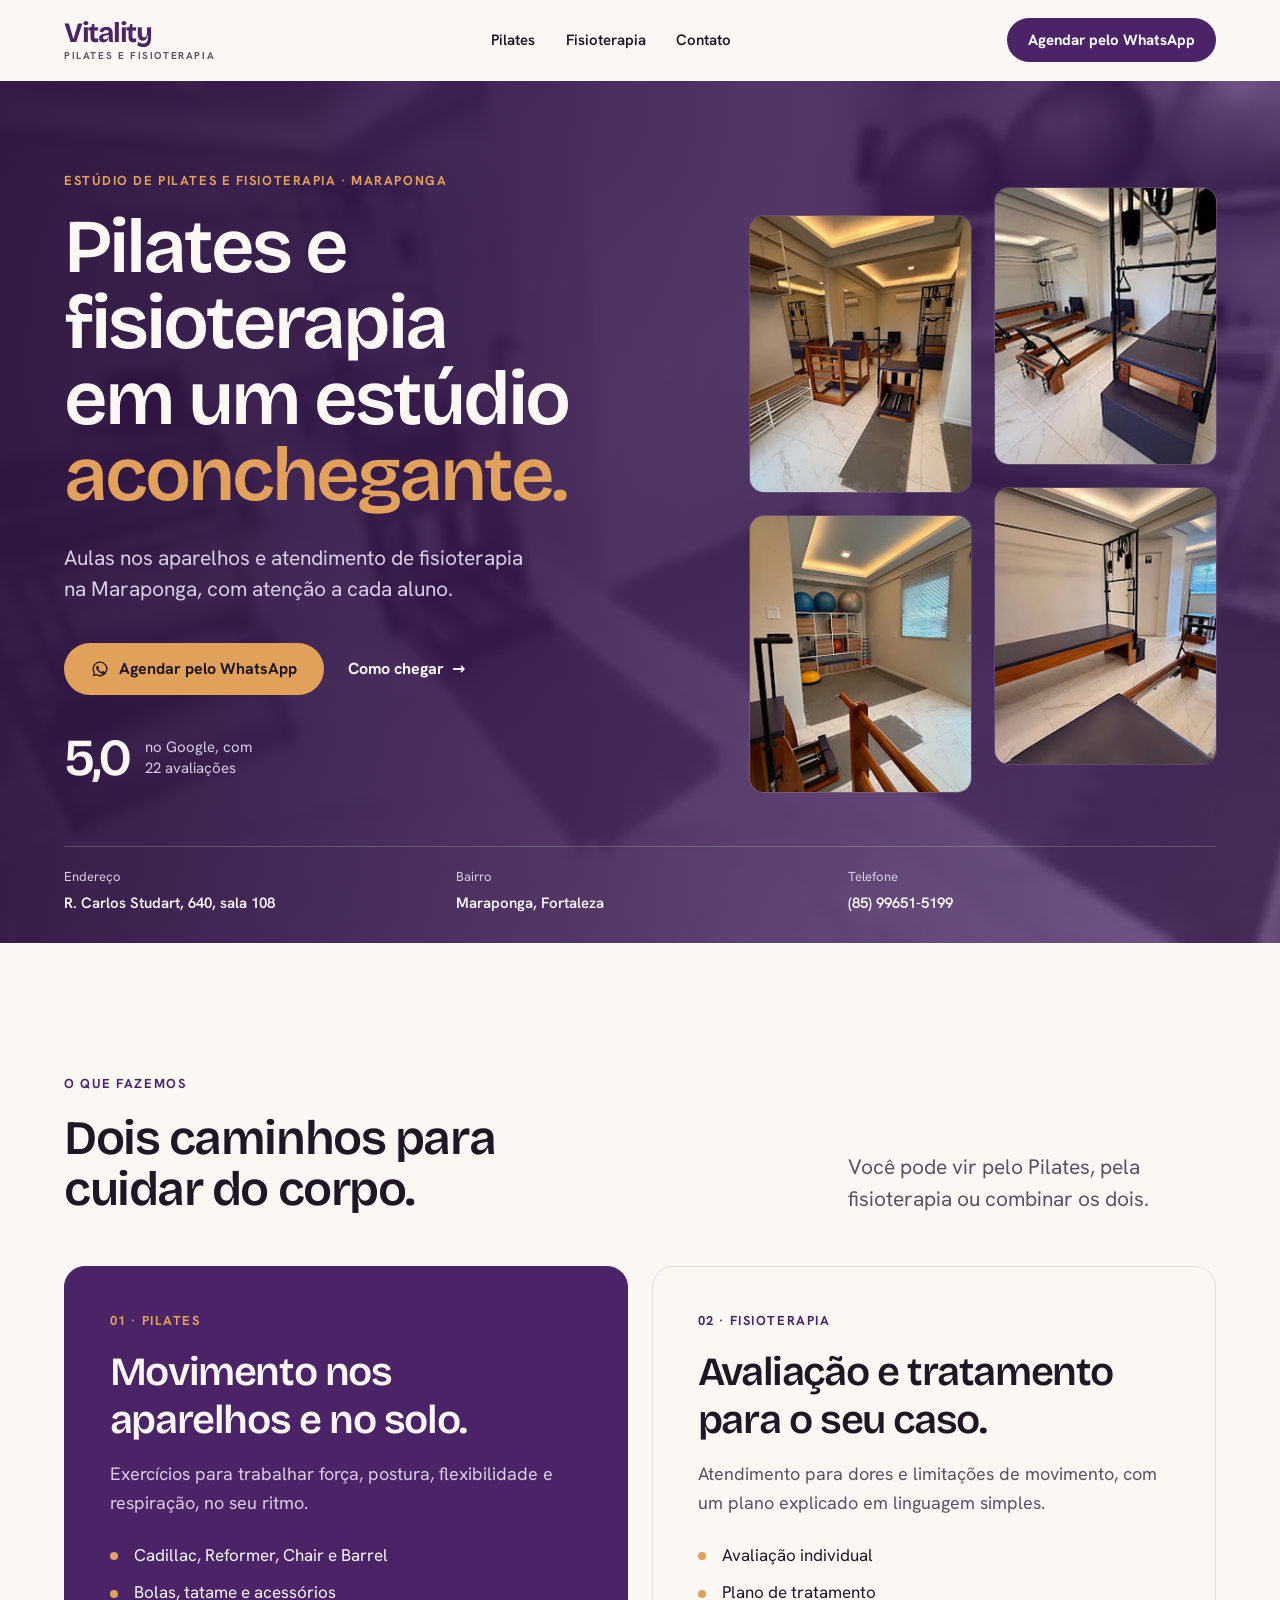
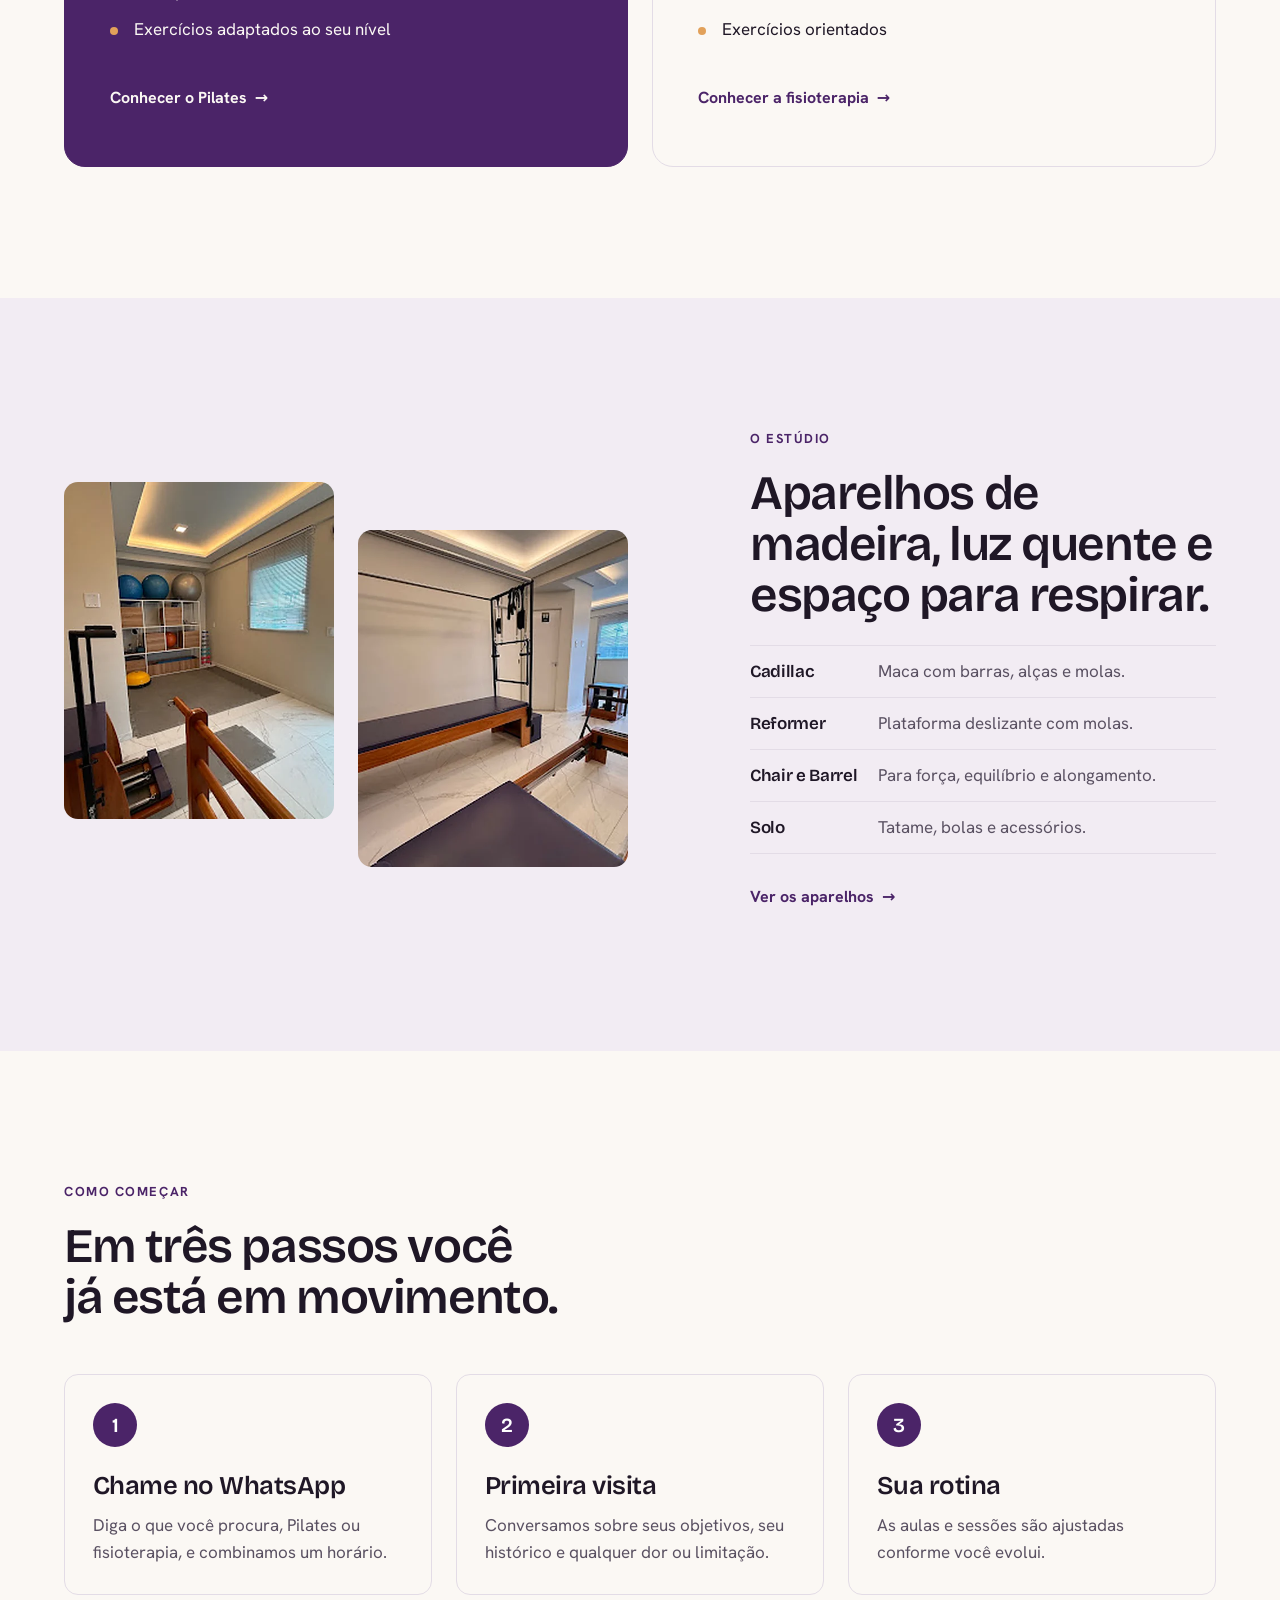
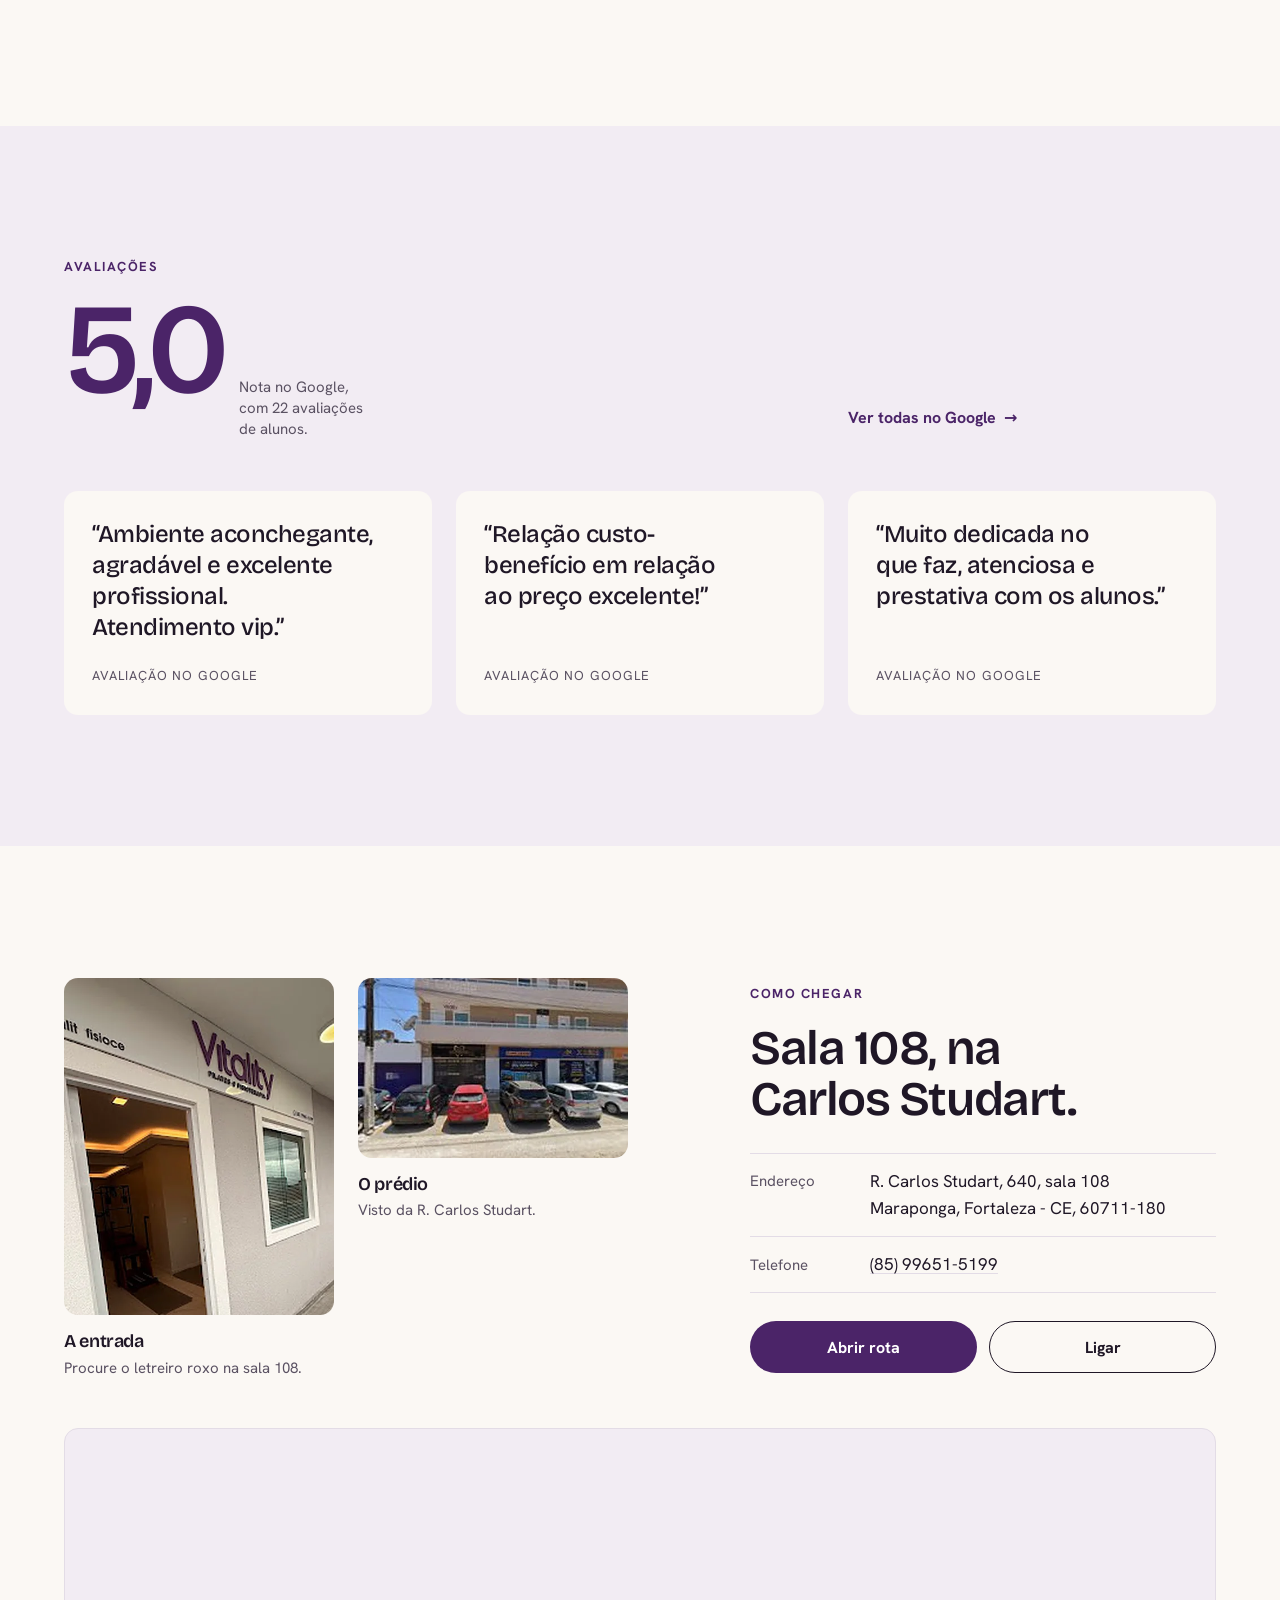
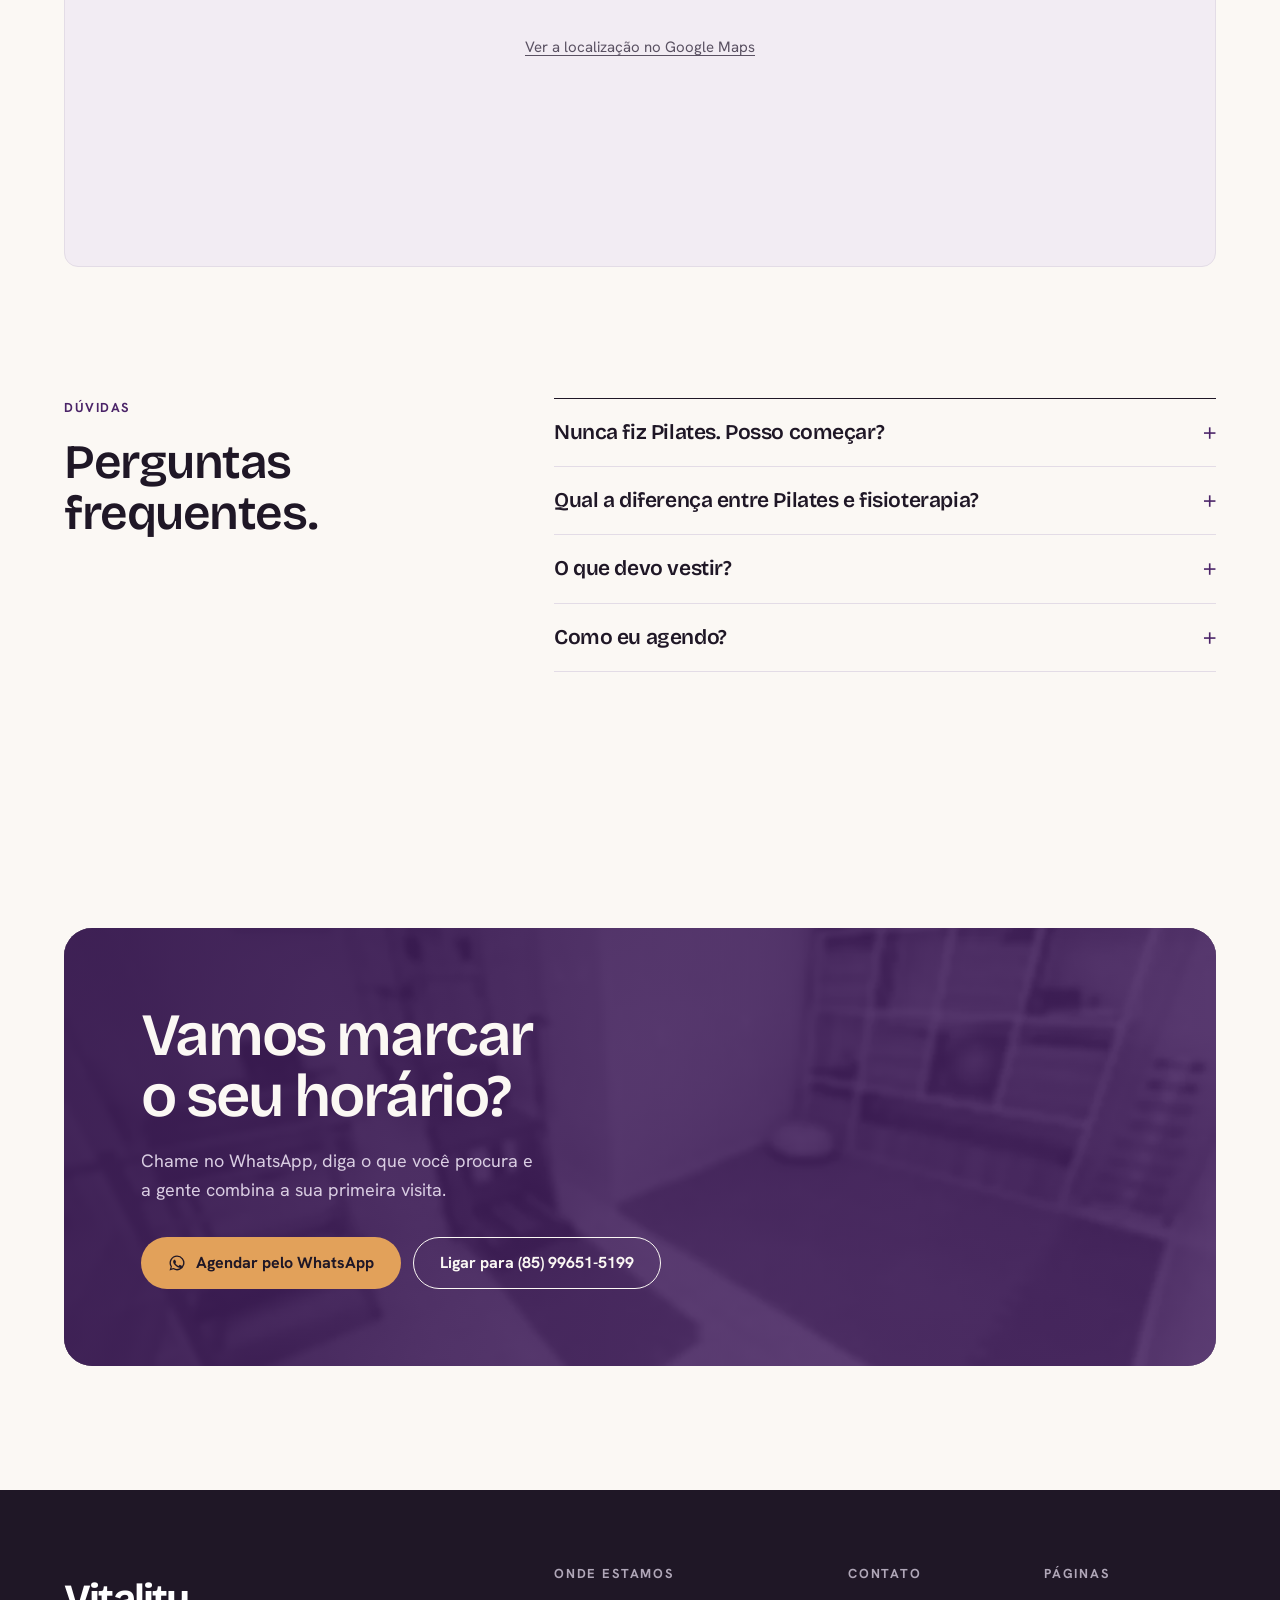
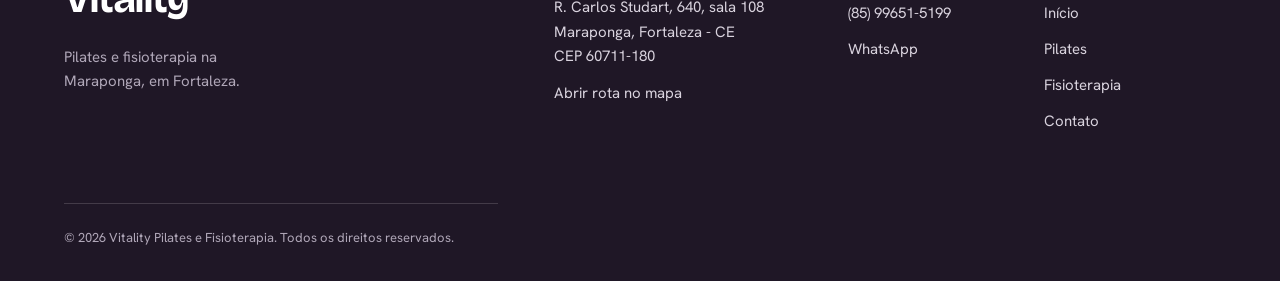
==== index.html @ e1282461 "Add files via upload" ====
<!doctype html>
<html lang="pt-BR">
<head>
<meta charset="utf-8">
<meta name="viewport" content="width=device-width, initial-scale=1">
<title>Vitality Pilates e Fisioterapia | Maraponga, Fortaleza</title>
<meta name="description" content="Estúdio de Pilates e fisioterapia na Maraponga, Fortaleza. Aparelhos completos e atendimento atencioso. Nota 5,0 no Google. Agende pelo WhatsApp.">
<meta name="theme-color" content="#2e1541">
<link rel="canonical" href="https://SEU-DOMINIO.com.br/">
<meta property="og:type" content="website">
<meta property="og:locale" content="pt_BR">
<meta property="og:site_name" content="Vitality Pilates e Fisioterapia">
<meta property="og:title" content="Vitality Pilates e Fisioterapia | Maraponga, Fortaleza">
<meta property="og:description" content="Estúdio de Pilates e fisioterapia na Maraponga, Fortaleza. Aparelhos completos e atendimento atencioso. Nota 5,0 no Google. Agende pelo WhatsApp.">
<meta property="og:url" content="https://SEU-DOMINIO.com.br/">
<meta property="og:image" content="https://SEU-DOMINIO.com.br/vt-estudio.jpg">
<link rel="icon" href="favicon.svg" type="image/svg+xml">
<link rel="preload" href="bricolage.woff2" as="font" type="font/woff2" crossorigin>
<link rel="preload" href="hanken.woff2" as="font" type="font/woff2" crossorigin>
<link rel="stylesheet" href="style.css">
<script>document.documentElement.classList.add("js")</script>
<script type="application/ld+json">
{
  "@context": "https://schema.org",
  "@type": [
    "HealthAndBeautyBusiness",
    "Physiotherapy"
  ],
  "name": "Vitality Pilates e Fisioterapia",
  "image": "https://SEU-DOMINIO.com.br/vt-estudio.jpg",
  "url": "https://SEU-DOMINIO.com.br/",
  "telephone": "+5585996515199",
  "address": {
    "@type": "PostalAddress",
    "streetAddress": "R. Carlos Studart, 640, sala 108",
    "addressLocality": "Fortaleza",
    "addressRegion": "CE",
    "postalCode": "60711-180",
    "addressCountry": "BR"
  },
  "areaServed": "Maraponga, Fortaleza",
  "aggregateRating": {
    "@type": "AggregateRating",
    "ratingValue": "5.0",
    "reviewCount": 22
  },
  "hasMap": "https://www.google.com/maps/search/?api=1&query=Vitality%20Pilates%20e%20Fisioterapia%2C%20R.%20Carlos%20Studart%2C%20640%20-%20Sl%20108%20-%20Maraponga%2C%20Fortaleza%20-%20CE%2C%2060711-180"
}
</script>
</head>
<body>
<a class="skip" href="#conteudo">Pular para o conteúdo</a>

<header class="site-header" data-header>
  <div class="wrap header-in">
    <a class="brand" href="index.html" aria-label="Vitality Pilates e Fisioterapia, página inicial">
      <span class="brand-mark">Vitality</span><span class="brand-sub">Pilates e Fisioterapia</span>
    </a>
    <nav class="nav" aria-label="Principal"><ul><li><a href="pilates.html">Pilates</a></li><li><a href="fisioterapia.html">Fisioterapia</a></li><li><a href="contato.html">Contato</a></li></ul></nav>
    <a class="btn btn--plum btn--sm header-cta" href="https://wa.me/5585996515199?text=Ol%C3%A1%21%20Vi%20o%20site%20do%20Vitality%20e%20gostaria%20de%20agendar%20um%20hor%C3%A1rio." target="_blank" rel="noopener">Agendar pelo WhatsApp</a>
    <button class="menu-btn" type="button" data-menu-btn aria-expanded="false" aria-controls="menu"><span data-menu-label>Menu</span><i aria-hidden="true"></i></button>
  </div>
</header>

<div class="menu" id="menu">
  <nav aria-label="Menu"><ul class="menu-links"><li><a href="index.html" aria-current="page">Início</a></li><li><a href="pilates.html">Pilates</a></li><li><a href="fisioterapia.html">Fisioterapia</a></li><li><a href="contato.html">Contato</a></li></ul></nav>
  <div class="menu-foot">
    <a class="btn btn--plum" href="https://wa.me/5585996515199?text=Ol%C3%A1%21%20Vi%20o%20site%20do%20Vitality%20e%20gostaria%20de%20agendar%20um%20hor%C3%A1rio." target="_blank" rel="noopener"><svg viewBox="0 0 24 24" fill="currentColor" aria-hidden="true"><path d="M12.04 2a9.9 9.9 0 0 0-8.46 15.03L2 22l5.1-1.54A9.9 9.9 0 1 0 12.04 2Zm0 1.8a8.1 8.1 0 1 1-4.3 14.96l-.3-.19-3.03.92.94-2.94-.2-.31A8.1 8.1 0 0 1 12.04 3.8Zm-3.4 3.9c-.2 0-.5.07-.76.36-.26.28-1 .98-1 2.38 0 1.4 1.02 2.76 1.17 2.95.14.19 2 3.06 4.86 4.29 2.38 1.02 2.87.82 3.39.77.51-.05 1.66-.68 1.9-1.33.23-.66.23-1.22.16-1.34-.07-.12-.26-.19-.54-.33-.29-.14-1.67-.82-1.93-.92-.26-.09-.45-.14-.64.14-.19.29-.73.92-.9 1.11-.16.19-.33.21-.61.07-.29-.14-1.2-.44-2.29-1.41a8.6 8.6 0 0 1-1.58-1.97c-.17-.28-.02-.44.12-.58.13-.12.29-.33.43-.49.14-.17.19-.29.28-.48.1-.19.05-.35-.02-.5-.07-.13-.63-1.55-.88-2.12-.22-.52-.45-.53-.64-.54l-.52-.06Z"/></svg>Agendar pelo WhatsApp</a>
    <p>R. Carlos Studart, 640, sala&nbsp;108<br>Maraponga, Fortaleza&nbsp;-&nbsp;CE<br><a href="tel:+5585996515199">(85) 99651-5199</a></p>
  </div>
</div>

<main id="conteudo">

<section class="hero on-plum" aria-labelledby="hero-t">
  <div class="wrap grid">
    <div class="hero-text">
      <span class="eyebrow">Estúdio de Pilates e Fisioterapia · Maraponga</span>
      <h1 id="hero-t">Pilates e fisioterapia em um estúdio <span>aconchegante.</span></h1>
      <p class="lead">Aulas nos aparelhos e atendimento de fisioterapia na Maraponga, com atenção a cada aluno.</p>
      <div class="hero-actions">
        <a class="btn btn--wood" href="https://wa.me/5585996515199?text=Ol%C3%A1%21%20Vi%20o%20site%20do%20Vitality%20e%20gostaria%20de%20agendar%20um%20hor%C3%A1rio." target="_blank" rel="noopener"><svg viewBox="0 0 24 24" fill="currentColor" aria-hidden="true"><path d="M12.04 2a9.9 9.9 0 0 0-8.46 15.03L2 22l5.1-1.54A9.9 9.9 0 1 0 12.04 2Zm0 1.8a8.1 8.1 0 1 1-4.3 14.96l-.3-.19-3.03.92.94-2.94-.2-.31A8.1 8.1 0 0 1 12.04 3.8Zm-3.4 3.9c-.2 0-.5.07-.76.36-.26.28-1 .98-1 2.38 0 1.4 1.02 2.76 1.17 2.95.14.19 2 3.06 4.86 4.29 2.38 1.02 2.87.82 3.39.77.51-.05 1.66-.68 1.9-1.33.23-.66.23-1.22.16-1.34-.07-.12-.26-.19-.54-.33-.29-.14-1.67-.82-1.93-.92-.26-.09-.45-.14-.64.14-.19.29-.73.92-.9 1.11-.16.19-.33.21-.61.07-.29-.14-1.2-.44-2.29-1.41a8.6 8.6 0 0 1-1.58-1.97c-.17-.28-.02-.44.12-.58.13-.12.29-.33.43-.49.14-.17.19-.29.28-.48.1-.19.05-.35-.02-.5-.07-.13-.63-1.55-.88-2.12-.22-.52-.45-.53-.64-.54l-.52-.06Z"/></svg>Agendar pelo WhatsApp</a>
        <a class="link" href="#como-chegar">Como chegar</a>
      </div>
      <p class="hero-rating"><b>5,0</b><span>no Google, com<br>22 avaliações</span></p>
    </div>
    <div class="hero-strip">
      <figure class="photo photo--p"><picture><source srcset="vt-estudio.webp" type="image/webp"><img src="vt-estudio.jpg" alt="Vista do estúdio com aparelhos de Pilates, espelho e iluminação quente no teto" width="480" height="600" loading="eager" fetchpriority="high" decoding="async"></picture></figure>
      <figure class="photo photo--p"><picture><source srcset="vt-cadillac.webp" type="image/webp"><img src="vt-cadillac.jpg" alt="Cadillac e Reformers de Pilates em madeira, com alças e molas" width="480" height="600" loading="eager" fetchpriority="high" decoding="async"></picture></figure>
      <figure class="photo photo--p"><picture><source srcset="vt-bolas.webp" type="image/webp"><img src="vt-bolas.jpg" alt="Área de solo com tatame, estante de acessórios e bolas de Pilates" width="480" height="600" loading="eager" fetchpriority="high" decoding="async"></picture></figure>
      <figure class="photo photo--p"><picture><source srcset="vt-reformer.webp" type="image/webp"><img src="vt-reformer.jpg" alt="Aparelhos de Pilates em madeira com estofado roxo, sobre piso claro" width="480" height="600" loading="eager" fetchpriority="high" decoding="async"></picture></figure>
    </div>
  </div>
  <div class="wrap">
    <dl class="hero-foot">
      <div><dt>Endereço</dt><dd>R. Carlos Studart, 640, sala&nbsp;108</dd></div>
      <div><dt>Bairro</dt><dd>Maraponga, Fortaleza</dd></div>
      <div><dt>Telefone</dt><dd>(85) 99651-5199</dd></div>
    </dl>
  </div>
</section>

<section class="section" aria-labelledby="caminhos-t">
  <div class="wrap">
    <div class="head grid reveal">
      <div class="head-a">
        <span class="eyebrow">O que fazemos</span>
        <h2 id="caminhos-t">Dois caminhos para cuidar do corpo.</h2>
      </div>
      <p class="head-b lead">Você pode vir pelo Pilates, pela fisioterapia ou combinar os dois.</p>
    </div>
    <div class="paths">
      <article class="path path--plum reveal">
        <span class="path-k">01 · Pilates</span>
        <h3>Movimento nos aparelhos e no solo.</h3>
        <p>Exercícios para trabalhar força, postura, flexibilidade e respiração, no seu ritmo.</p>
        <ul><li>Cadillac, Reformer, Chair e Barrel</li><li>Bolas, tatame e acessórios</li><li>Exercícios adaptados ao seu nível</li></ul>
        <a class="link" href="pilates.html">Conhecer o Pilates</a>
      </article>
      <article class="path reveal">
        <span class="path-k">02 · Fisioterapia</span>
        <h3>Avaliação e tratamento para o seu caso.</h3>
        <p>Atendimento para dores e limitações de movimento, com um plano explicado em linguagem simples.</p>
        <ul><li>Avaliação individual</li><li>Plano de tratamento</li><li>Exercícios orientados</li></ul>
        <a class="link" href="fisioterapia.html">Conhecer a fisioterapia</a>
      </article>
    </div>
  </div>
</section>

<section class="section section--alt" id="estudio" aria-labelledby="estudio-t">
  <div class="wrap grid band">
    <div class="band-media reveal"><figure class="photo photo--p"><picture><source srcset="vt-bolas.webp" type="image/webp"><img src="vt-bolas.jpg" alt="Área de solo com tatame, estante de acessórios e bolas de Pilates" width="480" height="600" loading="lazy" decoding="async"></picture></figure><figure class="photo photo--p"><picture><source srcset="vt-reformer.webp" type="image/webp"><img src="vt-reformer.jpg" alt="Aparelhos de Pilates em madeira com estofado roxo, sobre piso claro" width="480" height="600" loading="lazy" decoding="async"></picture></figure></div>
    <div class="band-body reveal">
      <span class="eyebrow">O estúdio</span>
      <h2 id="estudio-t">Aparelhos de madeira, luz quente e espaço para respirar.</h2>
      <ul>
        <li><b>Cadillac</b><span>Maca com barras, alças e molas.</span></li>
        <li><b>Reformer</b><span>Plataforma deslizante com molas.</span></li>
        <li><b>Chair e Barrel</b><span>Para força, equilíbrio e alongamento.</span></li>
        <li><b>Solo</b><span>Tatame, bolas e acessórios.</span></li>
      </ul>
      <a class="link" href="pilates.html#aparelhos">Ver os aparelhos</a>
    </div>
  </div>
</section>

<section class="section" aria-labelledby="comecar-t">
  <div class="wrap">
    <div class="head grid reveal">
      <div class="head-a">
        <span class="eyebrow">Como começar</span>
        <h2 id="comecar-t">Em três passos você já está em movimento.</h2>
      </div>
    </div>
    <ol class="steps">
      <li class="step reveal"><h3>Chame no WhatsApp</h3><p>Diga o que você procura, Pilates ou fisioterapia, e combinamos um horário.</p></li>
      <li class="step reveal"><h3>Primeira visita</h3><p>Conversamos sobre seus objetivos, seu histórico e qualquer dor ou limitação.</p></li>
      <li class="step reveal"><h3>Sua rotina</h3><p>As aulas e sessões são ajustadas conforme você evolui.</p></li>
    </ol>
  </div>
</section>

<section class="section section--alt" aria-labelledby="aval-t">
  <div class="wrap">
    <div class="head grid reveal" style="margin-bottom:0">
      <div class="head-a">
        <span class="eyebrow">Avaliações</span>
        <h2 id="aval-t" class="vh">Avaliações no Google</h2>
        <p class="score"><b>5,0</b><span>Nota no Google, com 22 avaliações de alunos.</span></p>
      </div>
      <p class="head-b"><a class="link" href="https://www.google.com/maps/search/?api=1&query=Vitality%20Pilates%20e%20Fisioterapia%2C%20R.%20Carlos%20Studart%2C%20640%20-%20Sl%20108%20-%20Maraponga%2C%20Fortaleza%20-%20CE%2C%2060711-180" target="_blank" rel="noopener">Ver todas no Google</a></p>
    </div>
    <ul class="quotes reveal"><li><blockquote><p class="quote">Ambiente aconchegante, agradável e excelente profissional. Atendimento vip.</p></blockquote><span class="quote-src">Avaliação no Google</span></li><li><blockquote><p class="quote">Relação custo-benefício em relação ao preço excelente!</p></blockquote><span class="quote-src">Avaliação no Google</span></li><li><blockquote><p class="quote">Muito dedicada no que faz, atenciosa e prestativa com os alunos.</p></blockquote><span class="quote-src">Avaliação no Google</span></li></ul>
  </div>
</section>


<section class="section" id="como-chegar" aria-labelledby="onde-t">
  <div class="wrap">
    <div class="grid">
      <div class="where-photos reveal">
        <figure class="photo photo--p"><picture><source srcset="vt-entrada.webp" type="image/webp"><img src="vt-entrada.jpg" alt="Entrada da sala com o letreiro Vitality Pilates e Fisioterapia" width="480" height="600" loading="lazy" decoding="async"></picture><figcaption><b>A entrada</b>Procure o letreiro roxo na sala&nbsp;108.</figcaption></figure>
        <figure class="photo photo--l"><picture><source srcset="vt-predio.webp" type="image/webp"><img src="vt-predio.jpg" alt="Fachada do prédio comercial onde fica o estúdio, com vagas na frente" width="480" height="320" loading="lazy" decoding="async"></picture><figcaption><b>O prédio</b>Visto da R. Carlos Studart.</figcaption></figure>
      </div>
      <div class="where-body reveal">
        <span class="eyebrow">Como chegar</span>
        <h2 id="onde-t">Sala 108, na Carlos Studart.</h2>
        <dl class="info">
          <div><dt>Endereço</dt><dd><address>R. Carlos Studart, 640, sala&nbsp;108<br>Maraponga, Fortaleza&nbsp;-&nbsp;CE, <span class="nw">60711-180</span></address></dd></div>
          <div><dt>Telefone</dt><dd><a href="tel:+5585996515199">(85) 99651-5199</a></dd></div>
        </dl>
        <div class="actions">
          <a class="btn btn--plum" href="https://www.google.com/maps/dir/?api=1&destination=Vitality%20Pilates%20e%20Fisioterapia%2C%20R.%20Carlos%20Studart%2C%20640%20-%20Sl%20108%20-%20Maraponga%2C%20Fortaleza%20-%20CE%2C%2060711-180" target="_blank" rel="noopener">Abrir rota</a>
          <a class="btn btn--ghost" href="tel:+5585996515199">Ligar</a>
        </div>
      </div>
    </div>
    <div class="map reveal">
      <a class="map-alt" href="https://www.google.com/maps/search/?api=1&query=Vitality%20Pilates%20e%20Fisioterapia%2C%20R.%20Carlos%20Studart%2C%20640%20-%20Sl%20108%20-%20Maraponga%2C%20Fortaleza%20-%20CE%2C%2060711-180" target="_blank" rel="noopener">Ver a localização no Google Maps</a>
      <iframe src="https://www.google.com/maps?q=Vitality%20Pilates%20e%20Fisioterapia%2C%20R.%20Carlos%20Studart%2C%20640%20-%20Sl%20108%20-%20Maraponga%2C%20Fortaleza%20-%20CE%2C%2060711-180&z=16&output=embed" title="Mapa com a localização do Vitality Pilates e Fisioterapia na R. Carlos Studart, Maraponga" loading="lazy" referrerpolicy="no-referrer-when-downgrade" allowfullscreen></iframe>
    </div>
  </div>
</section>

<section class="section" style="padding-top:0" aria-labelledby="faq-t">
  <div class="wrap grid">
    <div class="faq-head reveal">
      <span class="eyebrow">Dúvidas</span>
      <h2 id="faq-t">Perguntas frequentes.</h2>
    </div>
    <div class="faq-list reveal">
      <details><summary>Nunca fiz Pilates. Posso começar?</summary><div class="answer"><p>Pode. Os exercícios são adaptados ao seu nível, e as molas dos aparelhos ajudam ou desafiam o movimento conforme a necessidade.</p></div></details>
      <details><summary>Qual a diferença entre Pilates e fisioterapia?</summary><div class="answer"><p>A fisioterapia avalia e trata dores, lesões e limitações de movimento. O Pilates é um método de exercícios que trabalha força, postura e flexibilidade. Os dois podem andar juntos.</p></div></details>
      <details><summary>O que devo vestir?</summary><div class="answer"><p>Roupa confortável, que permita se movimentar com liberdade.</p></div></details>
      <details><summary>Como eu agendo?</summary><div class="answer"><p>Pelo WhatsApp ou por telefone, no (85) 99651-5199.</p></div></details>
    </div>
  </div>
</section>


<section class="cta" aria-labelledby="cta-t">
  <div class="wrap">
    <div class="cta-box reveal">
      <h2 id="cta-t">Vamos marcar o seu horário?</h2>
      <p>Chame no WhatsApp, diga o que você procura e a gente combina a sua primeira visita.</p>
      <div class="cta-actions">
        <a class="btn btn--wood" href="https://wa.me/5585996515199?text=Ol%C3%A1%21%20Vi%20o%20site%20do%20Vitality%20e%20gostaria%20de%20agendar%20um%20hor%C3%A1rio." target="_blank" rel="noopener"><svg viewBox="0 0 24 24" fill="currentColor" aria-hidden="true"><path d="M12.04 2a9.9 9.9 0 0 0-8.46 15.03L2 22l5.1-1.54A9.9 9.9 0 1 0 12.04 2Zm0 1.8a8.1 8.1 0 1 1-4.3 14.96l-.3-.19-3.03.92.94-2.94-.2-.31A8.1 8.1 0 0 1 12.04 3.8Zm-3.4 3.9c-.2 0-.5.07-.76.36-.26.28-1 .98-1 2.38 0 1.4 1.02 2.76 1.17 2.95.14.19 2 3.06 4.86 4.29 2.38 1.02 2.87.82 3.39.77.51-.05 1.66-.68 1.9-1.33.23-.66.23-1.22.16-1.34-.07-.12-.26-.19-.54-.33-.29-.14-1.67-.82-1.93-.92-.26-.09-.45-.14-.64.14-.19.29-.73.92-.9 1.11-.16.19-.33.21-.61.07-.29-.14-1.2-.44-2.29-1.41a8.6 8.6 0 0 1-1.58-1.97c-.17-.28-.02-.44.12-.58.13-.12.29-.33.43-.49.14-.17.19-.29.28-.48.1-.19.05-.35-.02-.5-.07-.13-.63-1.55-.88-2.12-.22-.52-.45-.53-.64-.54l-.52-.06Z"/></svg>Agendar pelo WhatsApp</a>
        <a class="btn btn--ghost" href="tel:+5585996515199">Ligar para (85) 99651-5199</a>
      </div>
    </div>
  </div>
</section>

</main>

<footer class="site-footer">
  <div class="wrap grid">
    <div class="footer-brand">
      <span class="brand-mark">Vitality</span>
      <p>Pilates e fisioterapia na Maraponga, em Fortaleza.</p>
    </div>
    <div class="footer-col">
      <h2>Onde estamos</h2>
      <address>R. Carlos Studart, 640, sala&nbsp;108<br>Maraponga, Fortaleza&nbsp;-&nbsp;CE<br>CEP <span class="nw">60711-180</span></address>
      <p style="margin-top:.75rem"><a href="https://www.google.com/maps/dir/?api=1&destination=Vitality%20Pilates%20e%20Fisioterapia%2C%20R.%20Carlos%20Studart%2C%20640%20-%20Sl%20108%20-%20Maraponga%2C%20Fortaleza%20-%20CE%2C%2060711-180" target="_blank" rel="noopener">Abrir rota no mapa</a></p>
    </div>
    <div class="footer-col">
      <h2>Contato</h2>
      <ul>
        <li><a href="tel:+5585996515199">(85) 99651-5199</a></li>
        <li><a href="https://wa.me/5585996515199?text=Ol%C3%A1%21%20Vi%20o%20site%20do%20Vitality%20e%20gostaria%20de%20agendar%20um%20hor%C3%A1rio." target="_blank" rel="noopener">WhatsApp</a></li>
      </ul>
    </div>
    <div class="footer-col">
      <h2>Páginas</h2>
      <ul><li><a href="index.html" aria-current="page">Início</a></li><li><a href="pilates.html">Pilates</a></li><li><a href="fisioterapia.html">Fisioterapia</a></li><li><a href="contato.html">Contato</a></li></ul>
    </div>
  </div>
  <div class="wrap"><p class="footer-legal">© 2026 Vitality Pilates e Fisioterapia. Todos os direitos reservados.</p></div>
</footer>

<div class="dock" data-dock>
  <a class="btn btn--wood" href="https://wa.me/5585996515199?text=Ol%C3%A1%21%20Vi%20o%20site%20do%20Vitality%20e%20gostaria%20de%20agendar%20um%20hor%C3%A1rio." target="_blank" rel="noopener"><svg viewBox="0 0 24 24" fill="currentColor" aria-hidden="true"><path d="M12.04 2a9.9 9.9 0 0 0-8.46 15.03L2 22l5.1-1.54A9.9 9.9 0 1 0 12.04 2Zm0 1.8a8.1 8.1 0 1 1-4.3 14.96l-.3-.19-3.03.92.94-2.94-.2-.31A8.1 8.1 0 0 1 12.04 3.8Zm-3.4 3.9c-.2 0-.5.07-.76.36-.26.28-1 .98-1 2.38 0 1.4 1.02 2.76 1.17 2.95.14.19 2 3.06 4.86 4.29 2.38 1.02 2.87.82 3.39.77.51-.05 1.66-.68 1.9-1.33.23-.66.23-1.22.16-1.34-.07-.12-.26-.19-.54-.33-.29-.14-1.67-.82-1.93-.92-.26-.09-.45-.14-.64.14-.19.29-.73.92-.9 1.11-.16.19-.33.21-.61.07-.29-.14-1.2-.44-2.29-1.41a8.6 8.6 0 0 1-1.58-1.97c-.17-.28-.02-.44.12-.58.13-.12.29-.33.43-.49.14-.17.19-.29.28-.48.1-.19.05-.35-.02-.5-.07-.13-.63-1.55-.88-2.12-.22-.52-.45-.53-.64-.54l-.52-.06Z"/></svg>WhatsApp</a>
  <a class="btn btn--ghost" href="tel:+5585996515199">Ligar</a>
</div>

<script src="main.js" defer></script>
</body>
</html>
---- style.css ----
/* ==========================================================================
   Vitality Pilates e Fisioterapia — folha de estilo única
   1. Tokens  2. Base  3. Tipografia  4. Layout  5. Componentes
   6. Cabeçalho e menu  7. Seções  8. Rodapé e barra do celular  9. Movimento
   ========================================================================== */

/* 1. Tokens ---------------------------------------------------------------- */
@font-face { font-family: "Bricolage"; src: url("bricolage.woff2") format("woff2-variations"); font-weight: 200 800; font-display: swap; }
@font-face { font-family: "Hanken"; src: url("hanken.woff2") format("woff2-variations"); font-weight: 100 900; font-display: swap; }

:root {
  --bg: #fbf8f4;            /* branco quente, como o piso do estúdio */
  --bg-alt: #f2ecf3;        /* lilás muito claro */
  --ink: #1f1726;
  --ink-soft: #5a5162;
  --plum: #4b2468;          /* roxo da marca, fechado */
  --plum-deep: #2e1541;
  --on-plum: #fbf8f4;
  --on-plum-soft: #d9cde2;
  --wood: #e2a15a;          /* madeira dos aparelhos: só nos botões de agendar */
  --wood-dark: #cf8a3e;
  --line: #e3dce6;
  --line-on-plum: rgba(251, 248, 244, 0.2);

  --display: "Bricolage", "Segoe UI", system-ui, sans-serif;
  --sans: "Hanken", "Segoe UI", system-ui, sans-serif;
  --fs-body: 1.125rem;
  --fs-small: 0.9375rem;
  --fs-micro: 0.8125rem;
  --fs-h1: clamp(2.5rem, 1.3rem + 5vw, 4.75rem);
  --fs-h1-inner: clamp(2.25rem, 1.4rem + 3.6vw, 3.75rem);
  --fs-h2: clamp(1.875rem, 1.35rem + 2.2vw, 3rem);
  --fs-h3: clamp(1.3125rem, 1.2rem + 0.5vw, 1.625rem);
  --fs-lead: clamp(1.125rem, 1.05rem + 0.4vw, 1.3125rem);

  --gutter: clamp(1.25rem, 5vw, 4rem);
  --gap: clamp(0.875rem, 2vw, 1.5rem);
  --section: clamp(4.5rem, 3rem + 6.5vw, 8.5rem);
  --radius: 14px;
  --header-h: 5rem;
  --ease: cubic-bezier(0.22, 0.61, 0.36, 1);
}

/* 2. Base ------------------------------------------------------------------ */
*, *::before, *::after { box-sizing: border-box; }
html { -webkit-text-size-adjust: 100%; scroll-behavior: smooth; scroll-padding-top: calc(var(--header-h) + 1rem); }
body { margin: 0; background: var(--bg); color: var(--ink); font-family: var(--sans); font-size: var(--fs-body); line-height: 1.6; -webkit-font-smoothing: antialiased; overflow-x: clip; }
img, picture, iframe { display: block; max-width: 100%; }
img { height: auto; }
a { color: inherit; text-decoration-thickness: 1px; text-underline-offset: 0.2em; }
ul, ol { margin: 0; padding: 0; list-style: none; }
h1, h2, h3, p, figure, blockquote, dl, dd { margin: 0; }
button { font: inherit; color: inherit; background: none; border: 0; padding: 0; cursor: pointer; }
address { font-style: normal; }
::selection { background: var(--plum); color: var(--on-plum); }
:focus-visible { outline: 2px solid var(--plum); outline-offset: 3px; border-radius: 4px; }
.on-plum :focus-visible, .site-footer :focus-visible { outline-color: var(--wood); }
.skip { position: absolute; left: var(--gutter); top: -4rem; z-index: 200; background: var(--ink); color: var(--bg); padding: 0.75rem 1rem; border-radius: 8px; text-decoration: none; font-size: var(--fs-small); }
.skip:focus { top: 0.75rem; }
.vh { position: absolute; width: 1px; height: 1px; overflow: hidden; clip-path: inset(50%); white-space: nowrap; }
.nw { white-space: nowrap; }

/* 3. Tipografia ------------------------------------------------------------ */
h1, h2, h3 { font-family: var(--display); font-weight: 600; letter-spacing: -0.03em; text-wrap: balance; }
h1 { font-size: var(--fs-h1); line-height: 1; letter-spacing: -0.04em; }
h2 { font-size: var(--fs-h2); line-height: 1.06; }
h3 { font-size: var(--fs-h3); line-height: 1.2; letter-spacing: -0.02em; }
p { text-wrap: pretty; max-width: 62ch; }
.lead { font-size: var(--fs-lead); line-height: 1.5; color: var(--ink-soft); max-width: 46ch; }
.eyebrow { display: block; margin-bottom: 1.125rem; font-size: var(--fs-micro); font-weight: 700; letter-spacing: 0.12em; text-transform: uppercase; color: var(--plum); }
.on-plum .eyebrow { color: var(--wood); }
.muted { color: var(--ink-soft); }

/* 4. Layout ---------------------------------------------------------------- */
.wrap { width: 100%; max-width: 82rem; margin-inline: auto; padding-inline: var(--gutter); }
.grid { display: grid; grid-template-columns: repeat(12, minmax(0, 1fr)); column-gap: var(--gap); }
.grid > * { grid-column: 1 / -1; }
.section { padding-block: var(--section); }
.section--alt { background: var(--bg-alt); }
.on-plum { background: var(--plum); color: var(--on-plum); }
.on-plum .lead, .on-plum .muted { color: var(--on-plum-soft); }
.head { row-gap: 1rem; margin-bottom: clamp(2rem, 4vw, 3.5rem); align-items: end; }
.head h2 { max-width: 17ch; }
@media (min-width: 56rem) { .head-a { grid-column: 1 / span 7; } .head-b { grid-column: 9 / -1; } }

/* 5. Componentes ----------------------------------------------------------- */
.btn { display: inline-flex; align-items: center; justify-content: center; gap: 0.625rem; min-height: 3.25rem; padding: 0.875rem 1.625rem; border-radius: 999px; border: 1.5px solid transparent; font-size: 1rem; font-weight: 700; line-height: 1.2; text-decoration: none; text-align: center; transition: background-color 0.2s var(--ease), color 0.2s var(--ease), border-color 0.2s var(--ease); }
.btn svg { width: 1.125rem; height: 1.125rem; flex: none; }
.btn--wood { background: var(--wood); color: var(--ink); }
.btn--wood:hover { background: var(--wood-dark); }
.btn--plum { background: var(--plum); color: #fff; }
.btn--plum:hover { background: var(--plum-deep); }
.btn--ghost { border-color: currentColor; }
.btn--ghost:hover { background: var(--ink); color: var(--bg); border-color: var(--ink); }
.on-plum .btn--ghost:hover { background: var(--on-plum); color: var(--plum); border-color: var(--on-plum); }
.btn--sm { min-height: 2.75rem; padding: 0.625rem 1.25rem; font-size: 0.9375rem; }

.link { display: inline-flex; align-items: baseline; gap: 0.5rem; font-weight: 700; font-size: 1rem; text-decoration: none; padding-block: 0.625rem; color: var(--plum); transition: color 0.2s var(--ease); }
.link::after { content: "\2192"; transition: transform 0.2s var(--ease); }
.link:hover { color: var(--plum-deep); }
.link:hover::after { transform: translateX(4px); }
.on-plum .link { color: var(--on-plum); }

.photo img { width: 100%; border-radius: var(--radius); background: var(--bg-alt); object-fit: cover; }
.photo--p img { aspect-ratio: 4 / 5; }
.photo--l img { aspect-ratio: 3 / 2; }
.photo figcaption { margin-top: 0.75rem; font-size: var(--fs-small); color: var(--ink-soft); }
.photo figcaption b { display: block; font-family: var(--display); font-size: 1.125rem; font-weight: 600; letter-spacing: -0.02em; color: var(--ink); }

/* 6. Cabeçalho e menu ------------------------------------------------------ */
.site-header { position: sticky; top: 0; z-index: 100; background: var(--bg); border-bottom: 1px solid transparent; transition: border-color 0.25s var(--ease); }
.site-header.is-stuck { border-bottom-color: var(--line); }
.header-in { display: flex; align-items: center; justify-content: space-between; gap: 1.5rem; height: var(--header-h); transition: height 0.25s var(--ease); }
.is-stuck .header-in { height: 4rem; }
.brand { display: inline-flex; flex-direction: column; justify-content: center; text-decoration: none; min-height: 2.75rem; line-height: 1; }
.brand-mark { font-family: var(--display); font-weight: 700; font-size: 1.75rem; letter-spacing: -0.045em; color: var(--plum); }
.brand-sub { margin-top: 0.25rem; font-size: 0.625rem; font-weight: 700; letter-spacing: 0.16em; text-transform: uppercase; color: var(--ink-soft); }
.nav { display: none; }
.nav ul { display: flex; gap: clamp(1.25rem, 2.4vw, 2.25rem); }
.nav a { display: inline-flex; align-items: center; min-height: 2.75rem; font-size: 0.9375rem; font-weight: 600; text-decoration: none; background: linear-gradient(var(--plum), var(--plum)) 0 calc(100% - 0.4rem) / 0 2px no-repeat; transition: background-size 0.25s var(--ease), color 0.2s var(--ease); }
.nav a:hover, .nav a[aria-current="page"] { background-size: 100% 2px; color: var(--plum); }
.header-cta { display: none; }
.menu-btn { display: inline-flex; align-items: center; gap: 0.625rem; min-height: 2.75rem; padding-inline: 0.25rem; font-size: 0.9375rem; font-weight: 700; }
.menu-btn i { position: relative; width: 1.375rem; height: 0.5rem; display: block; }
.menu-btn i::before, .menu-btn i::after { content: ""; position: absolute; left: 0; right: 0; height: 2px; border-radius: 2px; background: currentColor; transition: transform 0.25s var(--ease), top 0.25s var(--ease); }
.menu-btn i::before { top: 0; }
.menu-btn i::after { top: calc(100% - 2px); }
.menu-btn[aria-expanded="true"] i::before { top: calc(50% - 1px); transform: rotate(45deg); }
.menu-btn[aria-expanded="true"] i::after { top: calc(50% - 1px); transform: rotate(-45deg); }
.menu { position: fixed; inset: 0; z-index: 90; background: var(--bg); padding: calc(var(--header-h) + 1.5rem) var(--gutter) 2rem; display: flex; flex-direction: column; justify-content: space-between; gap: 2rem; overflow-y: auto; opacity: 0; visibility: hidden; transition: opacity 0.25s var(--ease), visibility 0.25s; }
.menu.is-open { opacity: 1; visibility: visible; }
.menu-links li { border-bottom: 1px solid var(--line); }
.menu-links a { display: block; padding-block: 0.875rem; font-family: var(--display); font-size: 2rem; font-weight: 600; letter-spacing: -0.03em; line-height: 1.1; text-decoration: none; }
.menu-links a[aria-current="page"] { color: var(--plum); }
.menu-foot { display: grid; gap: 1rem; font-size: var(--fs-small); color: var(--ink-soft); }
.menu-foot .btn { width: 100%; }
body.menu-open { overflow: hidden; }
@media (min-width: 62rem) { .nav, .header-cta { display: flex; } .menu-btn, .menu { display: none; } }

/* 7. Seções ---------------------------------------------------------------- */

/* Hero: foto do estúdio ao fundo, coberta pelo roxo da marca */
.hero.on-plum { position: relative; isolation: isolate; overflow: hidden; background: var(--plum-deep); color: var(--on-plum); padding-top: clamp(3rem, 7vw, 7rem); }
.hero::before { content: ""; position: absolute; inset: 0; z-index: -1; background: linear-gradient(100deg, rgba(46, 21, 65, 0.96) 0%, rgba(58, 27, 82, 0.88) 48%, rgba(75, 36, 104, 0.66) 100%), url("vt-fundo.webp") center / cover no-repeat; }
.hero h1 { max-width: 13ch; }
.hero h1 span { color: var(--wood); }
.hero .lead { margin-top: clamp(1.25rem, 2.2vw, 1.875rem); color: var(--on-plum-soft); max-width: 40ch; }
.hero-actions { display: flex; flex-wrap: wrap; align-items: center; gap: 0.75rem 1.5rem; margin-top: clamp(1.75rem, 3vw, 2.5rem); }
.hero-actions .btn { flex: 1 1 100%; }
.hero-rating { margin-top: 2.5rem; display: flex; align-items: center; gap: 1rem; }
.hero-rating b { font-family: var(--display); font-size: 3.25rem; font-weight: 600; letter-spacing: -0.05em; line-height: 0.9; }
.hero-rating span { font-size: var(--fs-small); color: var(--on-plum-soft); line-height: 1.4; }
.hero-strip { display: grid; grid-template-columns: 1fr 1fr; gap: var(--gap); margin-top: 2.75rem; }
.hero-strip .photo:nth-child(n+3) { display: none; }
.hero-strip img { box-shadow: 0 0 0 1px rgba(251, 248, 244, 0.14); }
.hero-foot { margin-top: clamp(2.5rem, 5vw, 4rem); border-top: 1px solid var(--line-on-plum); padding-block: 1.25rem 1.75rem; display: grid; gap: 1rem var(--gap); font-size: var(--fs-small); }
.hero-foot dt { font-size: var(--fs-micro); color: var(--on-plum-soft); margin-bottom: 0.2rem; }
.hero-foot dd { font-weight: 600; }
@media (min-width: 36rem) { .hero-actions .btn { flex: 0 0 auto; } .hero-foot { grid-template-columns: repeat(3, 1fr); } }
@media (min-width: 60rem) {
  .hero-text { grid-column: 1 / span 6; align-self: center; }
  .hero-strip { grid-column: 8 / -1; margin-top: 0; align-self: center; }
  .hero-strip .photo:nth-child(n+3) { display: block; }
  .hero-strip .photo:nth-child(odd) { transform: translateY(1.75rem); }
}

/* Dois caminhos */
.paths { display: grid; gap: var(--gap); }
.path { display: flex; flex-direction: column; align-items: flex-start; padding: clamp(1.75rem, 3.5vw, 3rem); border-radius: calc(var(--radius) * 1.5); background: var(--bg); border: 1px solid var(--line); }
.path--plum { background: var(--plum); color: var(--on-plum); border-color: var(--plum); }
.path-k { font-size: var(--fs-micro); font-weight: 700; letter-spacing: 0.12em; text-transform: uppercase; color: var(--plum); margin-bottom: 1rem; }
.path--plum .path-k { color: var(--wood); }
.path h3 { font-size: clamp(1.75rem, 1.4rem + 1.4vw, 2.5rem); letter-spacing: -0.035em; }
.path p { margin-top: 1rem; color: var(--ink-soft); }
.path--plum p { color: var(--on-plum-soft); }
.path ul { margin-block: 1.5rem 2rem; display: grid; gap: 0.625rem; font-size: 1.0625rem; }
.path li { position: relative; padding-left: 1.5rem; }
.path li::before { content: ""; position: absolute; left: 0; top: 0.62em; width: 0.5rem; height: 0.5rem; border-radius: 50%; background: var(--wood); }
.path .btn, .path .link { margin-top: auto; }
.path--plum .link { color: var(--on-plum); }
@media (min-width: 52rem) { .paths { grid-template-columns: 1fr 1fr; } }

/* O estúdio: quatro fotos iguais */
.tiles { display: grid; grid-template-columns: 1fr 1fr; gap: calc(var(--gap) * 1.5) var(--gap); }
@media (min-width: 56rem) { .tiles { grid-template-columns: repeat(4, 1fr); } }

/* Como começar */
.steps { display: grid; gap: var(--gap); counter-reset: s; }
.step { counter-increment: s; padding: 1.75rem; border-radius: var(--radius); background: var(--bg); border: 1px solid var(--line); }
.section--alt .step { border-color: transparent; }
.step::before { content: counter(s); display: grid; place-items: center; width: 2.75rem; height: 2.75rem; margin-bottom: 1.5rem; border-radius: 50%; background: var(--plum); color: #fff; font-family: var(--display); font-weight: 600; font-size: 1.25rem; }
.step p { margin-top: 0.625rem; color: var(--ink-soft); font-size: 1.0625rem; }
@media (min-width: 52rem) { .steps { grid-template-columns: repeat(3, 1fr); } }

/* Avaliações */
.score { display: flex; align-items: baseline; gap: 1rem; flex-wrap: wrap; }
.score b { font-family: var(--display); font-weight: 600; font-size: clamp(4.5rem, 3rem + 7vw, 8rem); letter-spacing: -0.06em; line-height: 0.85; color: var(--plum); }
.score span { font-size: var(--fs-small); color: var(--ink-soft); max-width: 20ch; line-height: 1.4; }
.quotes { display: grid; gap: var(--gap); margin-top: clamp(2rem, 4vw, 3.5rem); }
.quotes li { padding: 1.75rem; border-radius: var(--radius); background: var(--bg); display: flex; flex-direction: column; justify-content: space-between; gap: 1.5rem; }
.quote { font-family: var(--display); font-weight: 500; font-size: clamp(1.25rem, 1.1rem + 0.6vw, 1.5rem); line-height: 1.28; letter-spacing: -0.02em; text-wrap: balance; }
.quote::before { content: "\201C"; }
.quote::after { content: "\201D"; }
.quote-src { font-size: var(--fs-micro); letter-spacing: 0.08em; text-transform: uppercase; color: var(--ink-soft); }
@media (min-width: 56rem) { .quotes { grid-template-columns: repeat(3, 1fr); } }

/* Como chegar */
.where-photos { display: grid; grid-template-columns: 1fr 1fr; gap: var(--gap); align-items: start; }
.where-body { margin-top: 2.5rem; }
.where-body h2 { max-width: 14ch; }
.info { margin-top: 1.75rem; border-top: 1px solid var(--line); font-size: 1.0625rem; }
.info div { display: grid; grid-template-columns: 6.5rem 1fr; gap: 1rem; padding-block: 0.875rem; border-bottom: 1px solid var(--line); }
.info dt { font-size: var(--fs-small); color: var(--ink-soft); padding-top: 0.1em; }
.info a { text-decoration: underline; text-decoration-color: var(--line); }
.info a:hover { text-decoration-color: currentColor; }
.actions { display: flex; flex-wrap: wrap; gap: 0.75rem; margin-top: 1.75rem; }
.actions .btn { flex: 1 1 10rem; }
.map { position: relative; margin-top: clamp(2rem, 4vw, 3rem); border-radius: var(--radius); overflow: hidden; background: var(--bg-alt); border: 1px solid var(--line); aspect-ratio: 4 / 3; }
.map iframe { position: relative; width: 100%; height: 100%; border: 0; }
.map-alt { position: absolute; inset: 0; display: grid; place-items: center; padding: 1.5rem; text-align: center; font-size: var(--fs-small); color: var(--ink-soft); }
@media (min-width: 56rem) {
  .where-photos { grid-column: 1 / span 6; }
  .where-body { grid-column: 8 / -1; margin-top: 0; align-self: center; }
  .map { aspect-ratio: 21 / 8; }
}

/* FAQ */
.faq-head h2 { max-width: 10ch; }
.faq-list { margin-top: 2rem; border-top: 1px solid var(--ink); }
.faq-list details { border-bottom: 1px solid var(--line); }
.faq-list summary { display: flex; align-items: baseline; justify-content: space-between; gap: 1.5rem; cursor: pointer; list-style: none; padding-block: 1.25rem; font-family: var(--display); font-weight: 600; font-size: clamp(1.125rem, 1.05rem + 0.4vw, 1.3125rem); line-height: 1.3; letter-spacing: -0.02em; }
.faq-list summary::-webkit-details-marker { display: none; }
.faq-list summary::after { content: "+"; font-family: var(--sans); font-weight: 400; font-size: 1.5rem; line-height: 1; color: var(--plum); transition: transform 0.25s var(--ease); flex: none; }
.faq-list details[open] summary::after { transform: rotate(45deg); }
.faq-list summary:hover { color: var(--plum); }
.faq-list .answer { padding-bottom: 1.5rem; color: var(--ink-soft); max-width: 58ch; }
@media (min-width: 56rem) { .faq-head { grid-column: 1 / span 4; } .faq-list { grid-column: 6 / -1; margin-top: 0; } }

/* Chamada final */
.cta { padding-block: clamp(4rem, 3rem + 6vw, 8rem); }
.cta-box { border-radius: calc(var(--radius) * 2); background: var(--plum); color: var(--on-plum); padding: clamp(2rem, 6vw, 5rem); position: relative; isolation: isolate; overflow: hidden; }
.cta-box::before { content: ""; position: absolute; inset: 0; z-index: -1; background: linear-gradient(100deg, rgba(58, 27, 82, 0.95), rgba(75, 36, 104, 0.8)), url("vt-fundo.webp") center / cover no-repeat; }
.cta-box h2 { font-size: clamp(2rem, 1.3rem + 3.2vw, 3.75rem); line-height: 1.02; letter-spacing: -0.04em; max-width: 16ch; }
.cta-box p { margin-top: 1.25rem; color: var(--on-plum-soft); max-width: 40ch; }
.cta-actions { display: flex; flex-wrap: wrap; gap: 0.75rem; margin-top: 2rem; }
.cta-actions .btn { flex: 1 1 100%; }
@media (min-width: 36rem) { .cta-actions .btn { flex: 0 0 auto; } }

/* Páginas internas */
.page-hero { padding-block: clamp(2.5rem, 5vw, 5rem) clamp(3rem, 6vw, 6rem); }
.page-hero h1 { font-size: var(--fs-h1-inner); line-height: 1.02; max-width: 15ch; }
.page-hero .lead { margin-top: 1.5rem; }
.page-hero .btn { margin-top: 2rem; }
.page-hero-media { margin-top: 2.5rem; display: grid; grid-template-columns: 1fr 1fr; gap: var(--gap); }
.crumbs { display: flex; gap: 0.5rem; font-size: var(--fs-micro); color: var(--ink-soft); margin-bottom: clamp(1.25rem, 3vw, 2.25rem); }
.crumbs a, .crumbs span { display: inline-flex; align-items: center; min-height: 2.75rem; text-decoration: none; }
.crumbs a:hover { text-decoration: underline; }
@media (min-width: 56rem) {
  .page-hero-text { grid-column: 1 / span 6; align-self: center; }
  .page-hero-media { grid-column: 8 / -1; margin-top: 0; }
  .page-hero--text .page-hero-text { grid-column: 1 / span 8; }
}
.rows { border-top: 1px solid var(--ink); }
.row { padding-block: clamp(1.5rem, 3vw, 2.25rem); border-bottom: 1px solid var(--line); row-gap: 0.75rem; }
.row p { color: var(--ink-soft); }
@media (min-width: 56rem) { .row h3 { grid-column: 1 / span 4; } .row p { grid-column: 6 / -1; } }
.channels { border-top: 1px solid var(--ink); }
.channel { border-bottom: 1px solid var(--line); }
.channel a { display: grid; gap: 0.25rem 1.5rem; padding-block: clamp(1.25rem, 2.5vw, 2rem); text-decoration: none; }
.channel a > span { display: block; }
.channel .k { font-size: var(--fs-micro); font-weight: 700; letter-spacing: 0.12em; text-transform: uppercase; color: var(--ink-soft); }
.channel .big { font-family: var(--display); font-weight: 600; font-size: clamp(1.5rem, 1.1rem + 1.9vw, 2.5rem); line-height: 1.1; letter-spacing: -0.035em; transition: color 0.2s var(--ease); text-wrap: balance; }
.channel .note { font-size: var(--fs-small); color: var(--ink-soft); }
.channel a:hover .big { color: var(--plum); }
@media (min-width: 56rem) { .channel a { grid-template-columns: minmax(0, 3fr) minmax(0, 6fr) minmax(0, 3fr); align-items: baseline; } .channel .note { text-align: right; } }

/* 8. Rodapé e barra do celular -------------------------------------------- */
.site-footer { background: var(--ink); color: #d9d3de; padding-block: clamp(3.5rem, 6vw, 5rem) 2rem; font-size: var(--fs-small); }
.site-footer a { text-decoration: none; }
.site-footer a:hover { text-decoration: underline; color: #fff; }
.footer-brand .brand-mark { color: #fff; font-size: 2.5rem; }
.footer-brand p { margin-top: 0.875rem; max-width: 28ch; color: #b0a7b8; }
.footer-col { margin-top: 2.25rem; }
.footer-col h2 { font-family: var(--sans); font-size: var(--fs-micro); font-weight: 700; letter-spacing: 0.14em; text-transform: uppercase; color: #b0a7b8; margin-bottom: 0.875rem; }
.footer-col li a { display: inline-flex; align-items: center; min-height: 2.25rem; }
.footer-col address { line-height: 1.65; }
.footer-legal { margin-top: clamp(2.5rem, 5vw, 4rem); padding-top: 1.5rem; border-top: 1px solid rgba(251, 248, 244, 0.16); font-size: var(--fs-micro); color: #b0a7b8; }
@media (min-width: 40rem) { .footer-col { grid-column: span 6; } }
@media (min-width: 62rem) {
  .footer-brand { grid-column: 1 / span 4; }
  .footer-col { margin-top: 0; }
  .footer-col:nth-of-type(2) { grid-column: 6 / span 3; }
  .footer-col:nth-of-type(3) { grid-column: 9 / span 2; }
  .footer-col:nth-of-type(4) { grid-column: 11 / span 2; }
}
.dock { position: fixed; left: 0; right: 0; bottom: 0; z-index: 80; display: grid; grid-template-columns: 1fr 1fr; gap: 0.5rem; padding: 0.5rem var(--gutter) calc(0.5rem + env(safe-area-inset-bottom)); background: var(--bg); border-top: 1px solid var(--line); transform: translateY(110%); transition: transform 0.3s var(--ease); }
.dock.is-on { transform: none; }
.dock .btn { min-height: 2.875rem; padding-block: 0.5rem; }
@media (max-width: 61.99rem) { body { padding-bottom: 4.25rem; } }
@media (min-width: 62rem) { .dock { display: none; } }

/* 9. Movimento ------------------------------------------------------------- */
.js .reveal { opacity: 0; translate: 0 14px; transition: opacity 0.6s var(--ease), translate 0.6s var(--ease); }
.js .reveal.is-in { opacity: 1; translate: 0 0; }
@media (prefers-reduced-motion: reduce) {
  html { scroll-behavior: auto; }
  *, *::before, *::after { transition-duration: 0.01ms !important; }
  .js .reveal { opacity: 1; translate: 0 0; }
}

/* faixa: foto + texto */
.band { row-gap: 2rem; align-items: center; }
.band-media { display: grid; grid-template-columns: 1fr 1fr; gap: var(--gap); }
.band-media .photo:last-child { margin-top: clamp(1.5rem, 4vw, 3rem); }
.band-body p { margin-top: 1rem; color: var(--ink-soft); }
.band-body ul { margin-top: 1.5rem; border-top: 1px solid var(--line); }
.band-body li { padding-block: 0.75rem; border-bottom: 1px solid var(--line); display: grid; grid-template-columns: 7rem 1fr; gap: 1rem; font-size: 1.0625rem; }
.band-body li b { font-family: var(--display); font-weight: 600; letter-spacing: -0.02em; }
.band-body li span { color: var(--ink-soft); }
.band-body .link { margin-top: 1.25rem; }
@media (min-width: 56rem) { .band-media { grid-column: 1 / span 6; } .band-body { grid-column: 8 / -1; } }
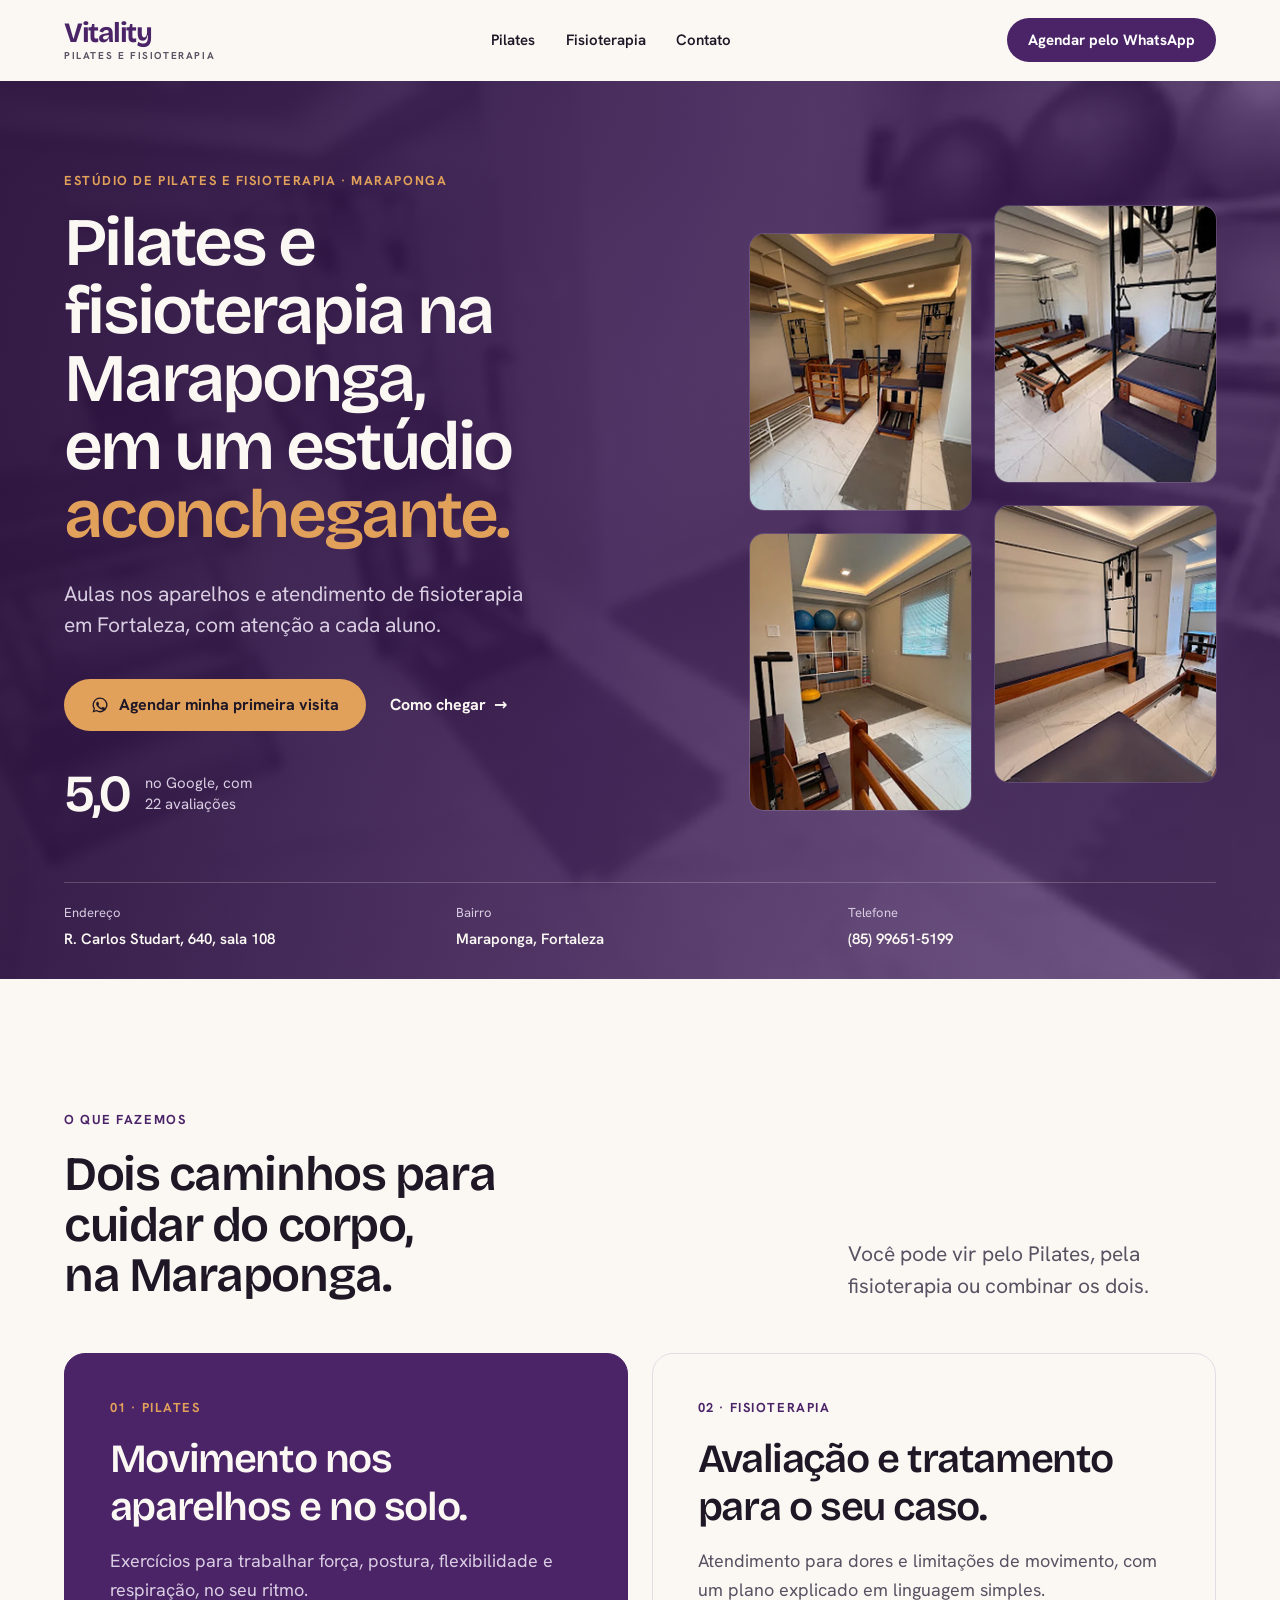
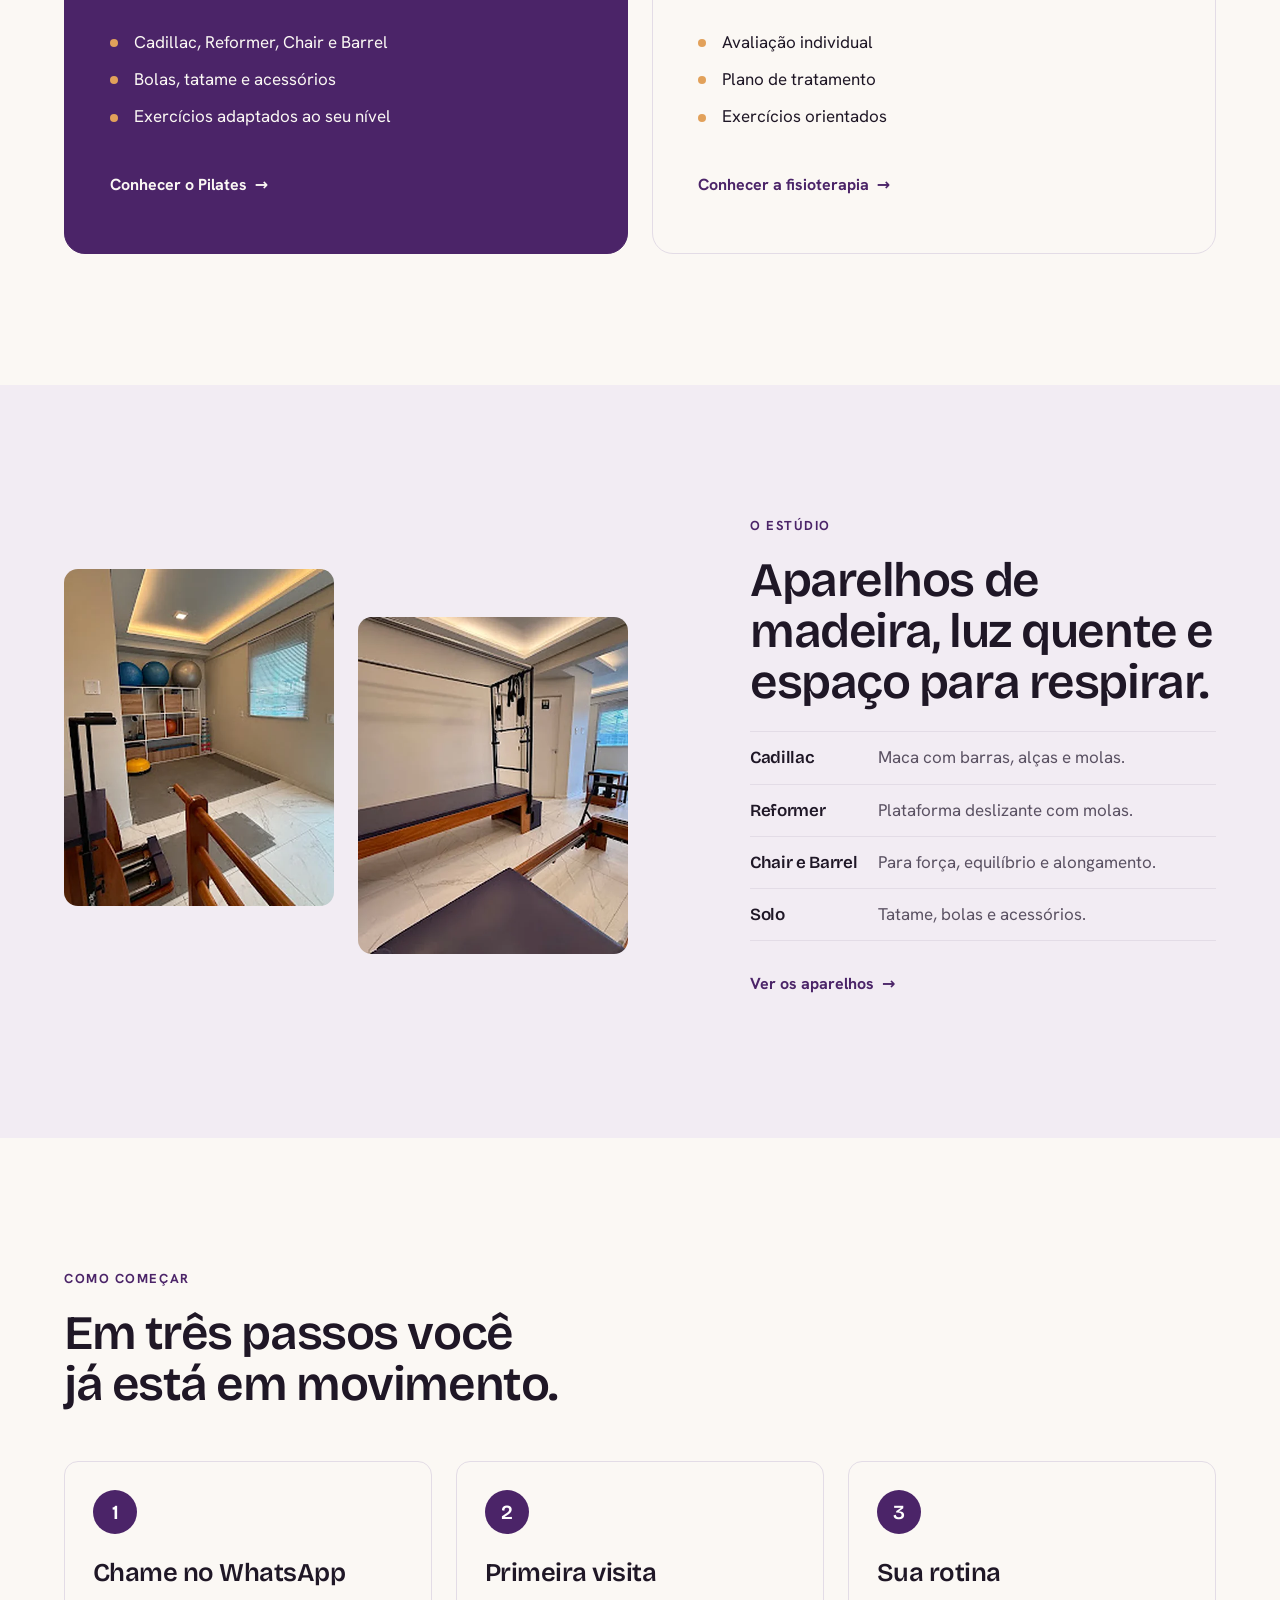
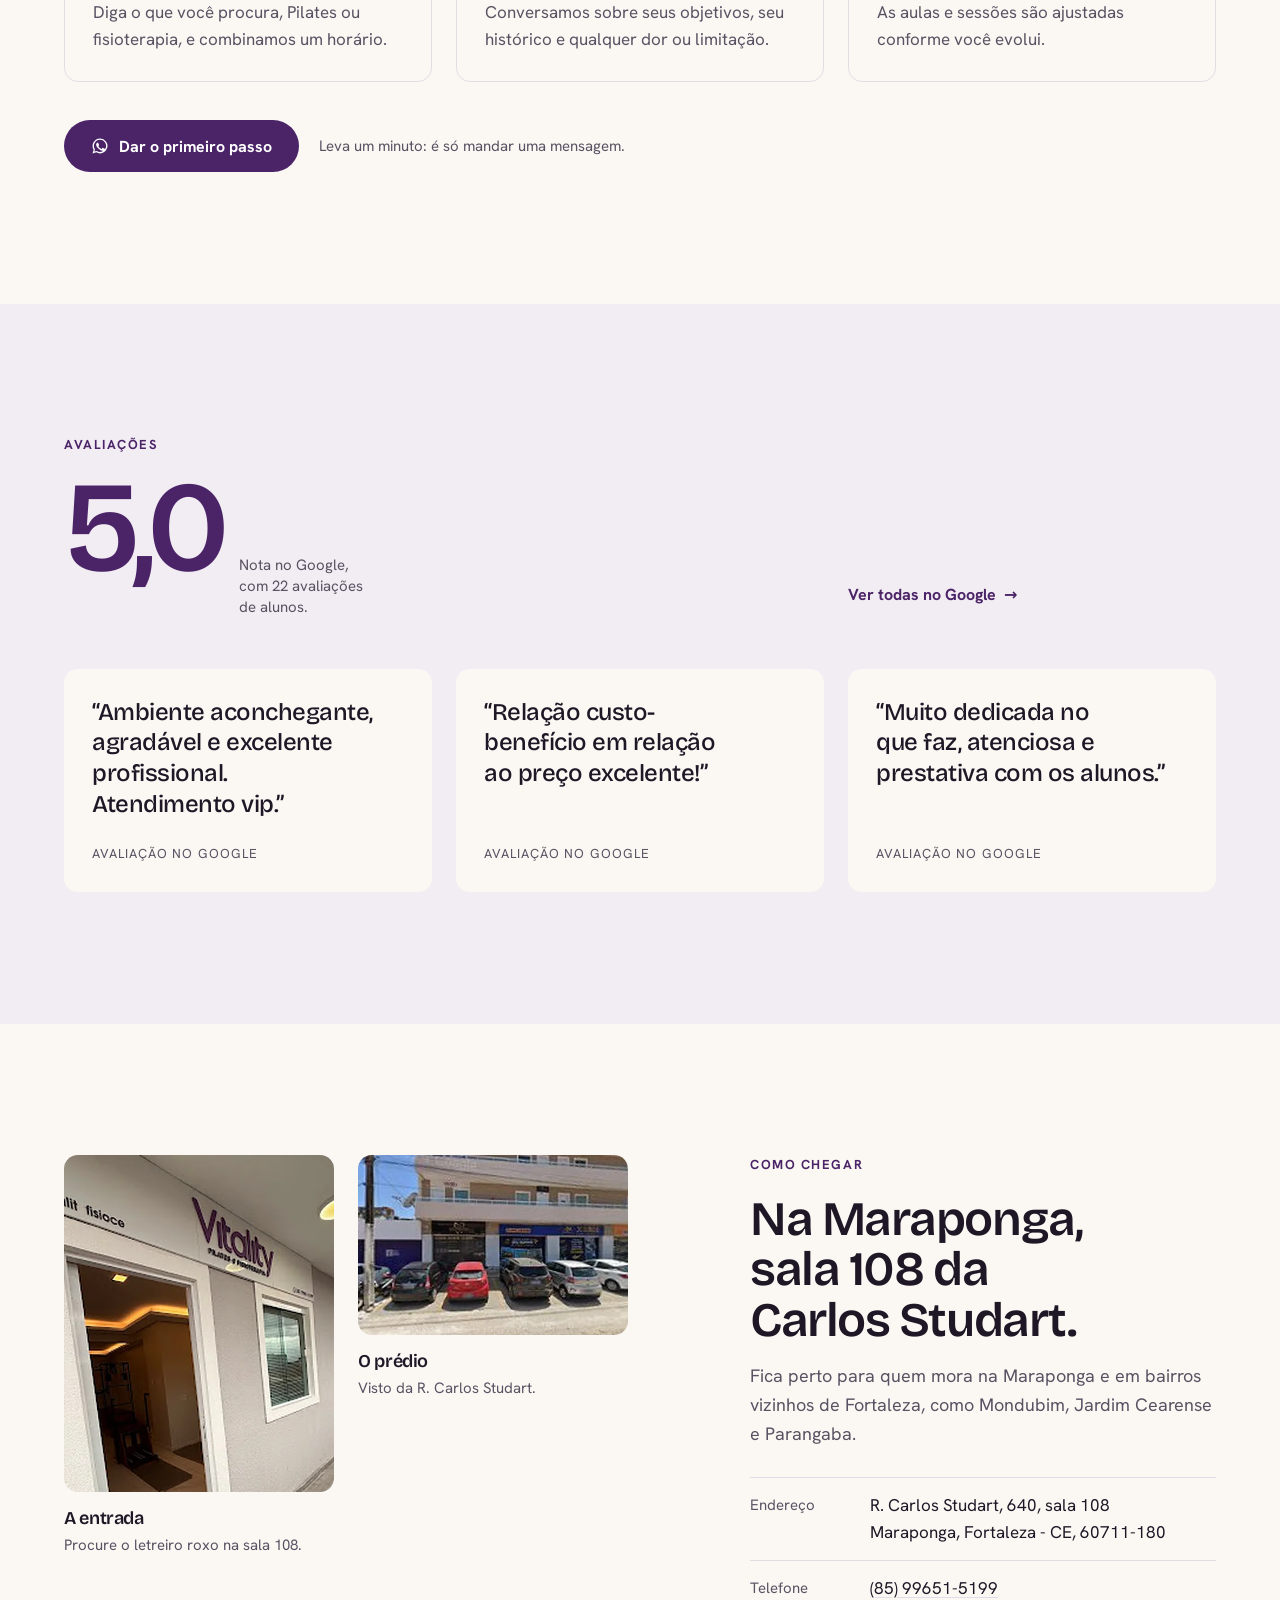
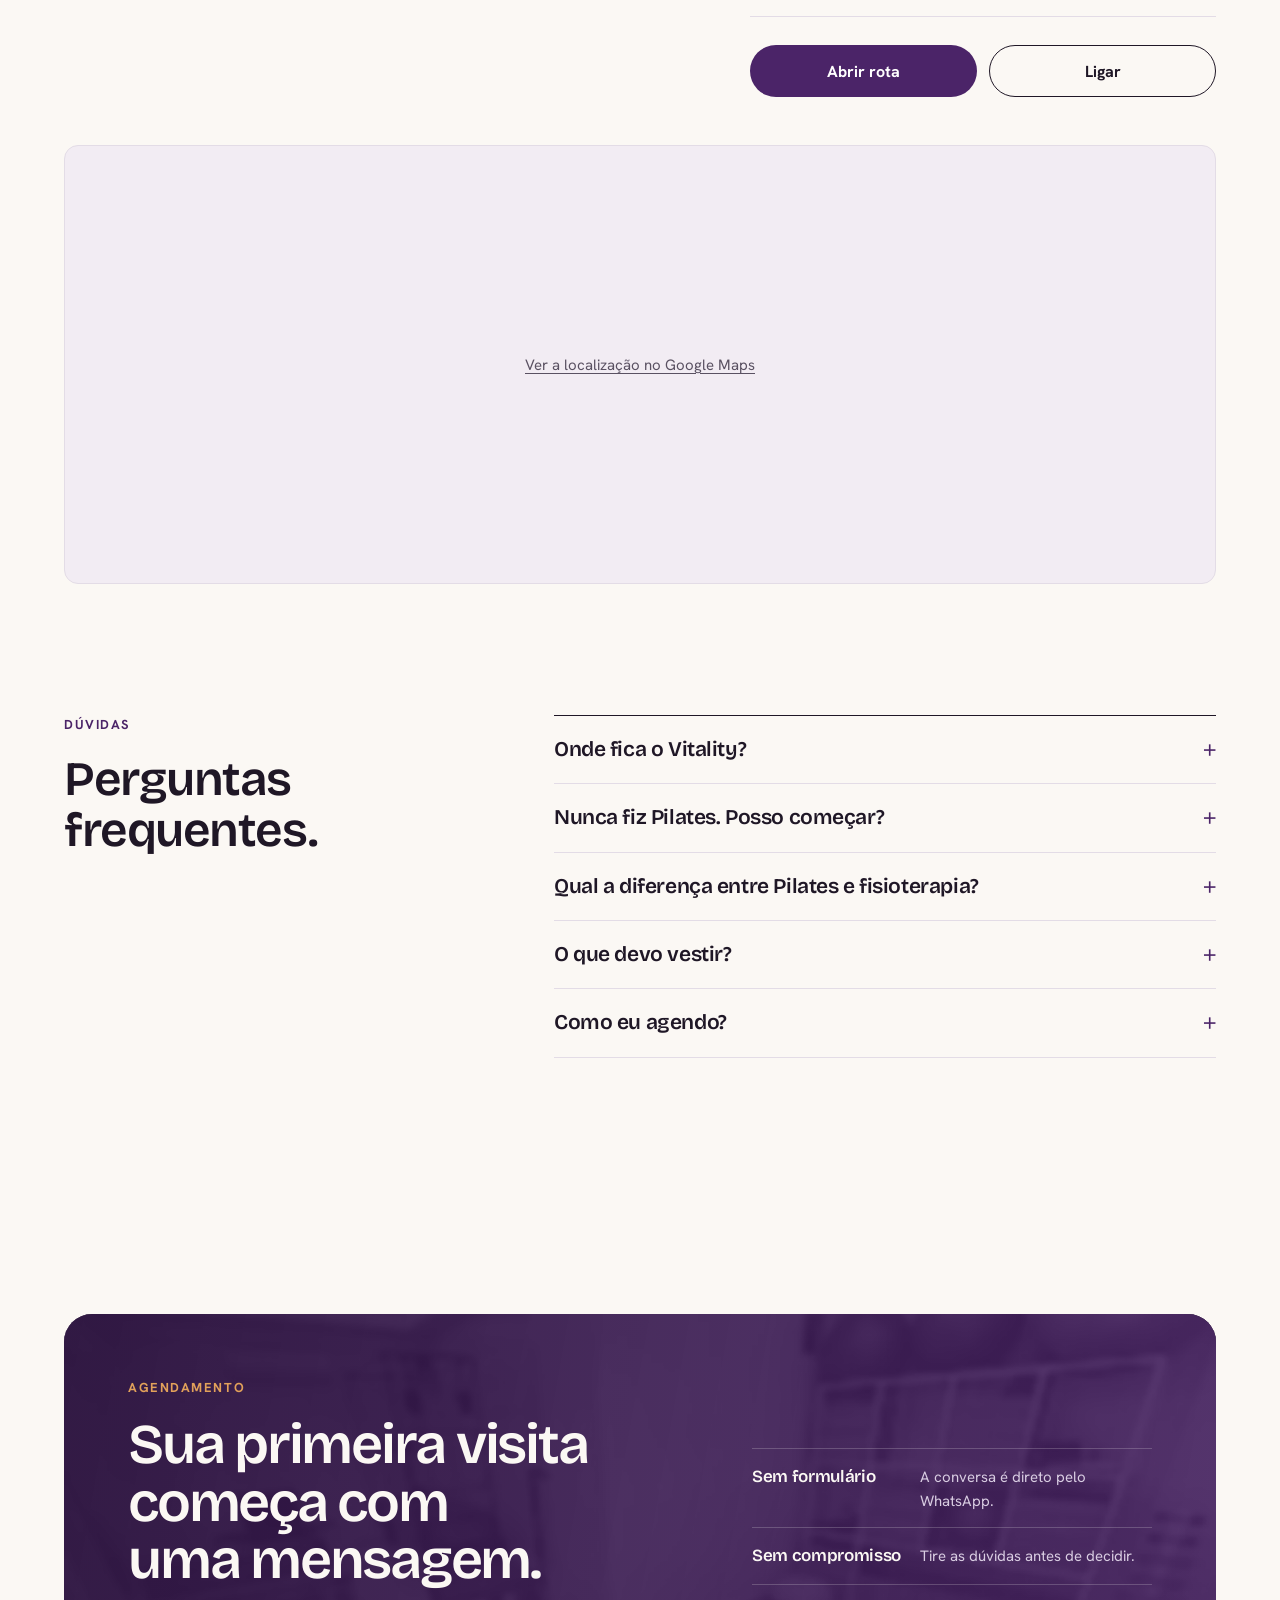
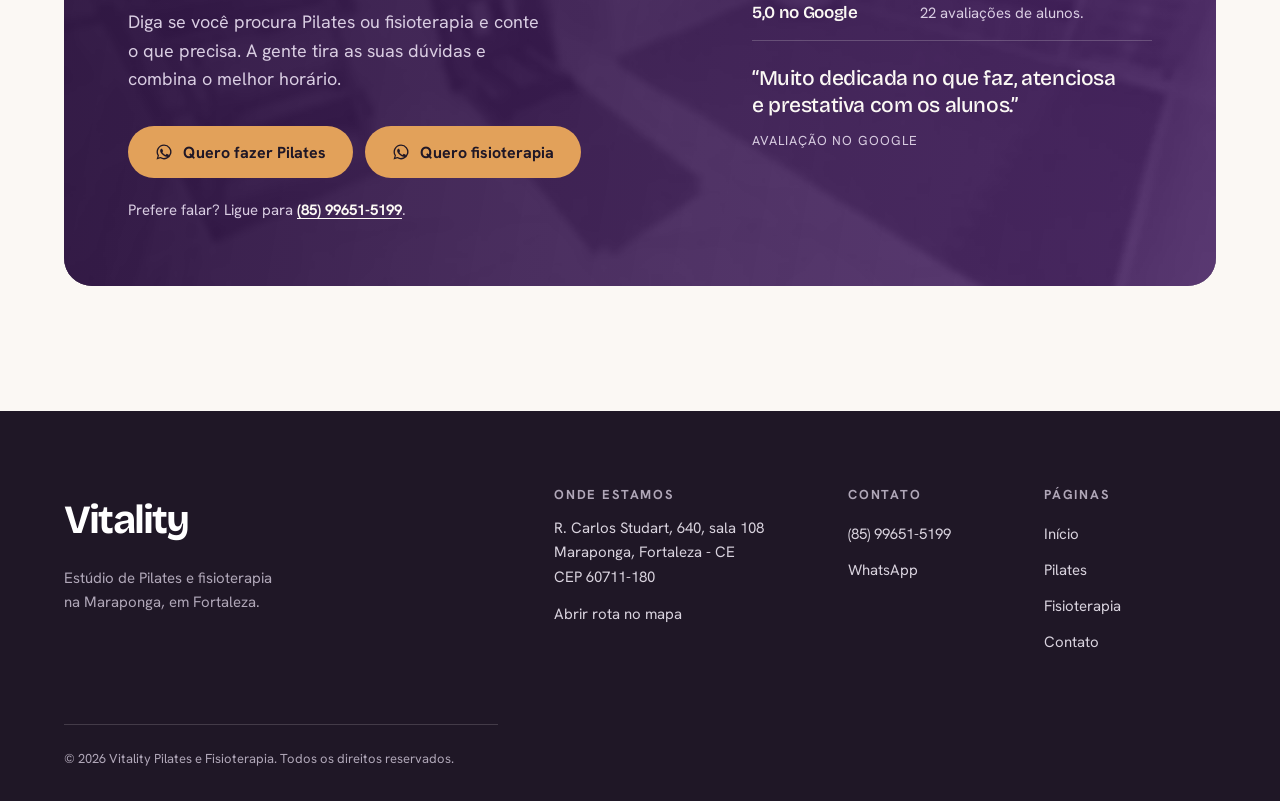
==== commit 68aa7dbb: "SEO local, chamada para agendamento mais forte e gerador do site Títulos, descrições e títulos de pá" ====
--- a/index.html
+++ b/index.html
@@ -3,49 +3,157 @@
 <head>
 <meta charset="utf-8">
 <meta name="viewport" content="width=device-width, initial-scale=1">
-<title>Vitality Pilates e Fisioterapia | Maraponga, Fortaleza</title>
-<meta name="description" content="Estúdio de Pilates e fisioterapia na Maraponga, Fortaleza. Aparelhos completos e atendimento atencioso. Nota 5,0 no Google. Agende pelo WhatsApp.">
+<title>Pilates e Fisioterapia na Maraponga, Fortaleza | Vitality</title>
+<meta name="description" content="Estúdio de Pilates e fisioterapia na Maraponga, em Fortaleza. Aulas nos aparelhos, atendimento atencioso e nota 5,0 no Google. Agende pelo WhatsApp.">
 <meta name="theme-color" content="#2e1541">
+<meta name="geo.region" content="BR-CE">
+<meta name="geo.placename" content="Maraponga, Fortaleza">
+<meta name="robots" content="index, follow, max-image-preview:large">
 <link rel="canonical" href="https://SEU-DOMINIO.com.br/">
 <meta property="og:type" content="website">
 <meta property="og:locale" content="pt_BR">
 <meta property="og:site_name" content="Vitality Pilates e Fisioterapia">
-<meta property="og:title" content="Vitality Pilates e Fisioterapia | Maraponga, Fortaleza">
-<meta property="og:description" content="Estúdio de Pilates e fisioterapia na Maraponga, Fortaleza. Aparelhos completos e atendimento atencioso. Nota 5,0 no Google. Agende pelo WhatsApp.">
+<meta property="og:title" content="Pilates e Fisioterapia na Maraponga, Fortaleza | Vitality">
+<meta property="og:description" content="Estúdio de Pilates e fisioterapia na Maraponga, em Fortaleza. Aulas nos aparelhos, atendimento atencioso e nota 5,0 no Google. Agende pelo WhatsApp.">
 <meta property="og:url" content="https://SEU-DOMINIO.com.br/">
 <meta property="og:image" content="https://SEU-DOMINIO.com.br/vt-estudio.jpg">
+<meta name="twitter:card" content="summary_large_image">
 <link rel="icon" href="favicon.svg" type="image/svg+xml">
 <link rel="preload" href="bricolage.woff2" as="font" type="font/woff2" crossorigin>
 <link rel="preload" href="hanken.woff2" as="font" type="font/woff2" crossorigin>
 <link rel="stylesheet" href="style.css">
 <script>document.documentElement.classList.add("js")</script>
 <script type="application/ld+json">
-{
-  "@context": "https://schema.org",
-  "@type": [
-    "HealthAndBeautyBusiness",
-    "Physiotherapy"
-  ],
-  "name": "Vitality Pilates e Fisioterapia",
-  "image": "https://SEU-DOMINIO.com.br/vt-estudio.jpg",
-  "url": "https://SEU-DOMINIO.com.br/",
-  "telephone": "+5585996515199",
-  "address": {
-    "@type": "PostalAddress",
-    "streetAddress": "R. Carlos Studart, 640, sala 108",
-    "addressLocality": "Fortaleza",
-    "addressRegion": "CE",
-    "postalCode": "60711-180",
-    "addressCountry": "BR"
+[
+  {
+    "@context": "https://schema.org",
+    "@type": [
+      "HealthAndBeautyBusiness",
+      "Physiotherapy"
+    ],
+    "@id": "https://SEU-DOMINIO.com.br/#negocio",
+    "name": "Vitality Pilates e Fisioterapia",
+    "description": "Estúdio de Pilates e fisioterapia na Maraponga, em Fortaleza, com aulas nos aparelhos e atendimento individual.",
+    "image": [
+      "https://SEU-DOMINIO.com.br/vt-estudio.jpg",
+      "https://SEU-DOMINIO.com.br/vt-entrada.jpg"
+    ],
+    "url": "https://SEU-DOMINIO.com.br/",
+    "telephone": "+5585996515199",
+    "address": {
+      "@type": "PostalAddress",
+      "streetAddress": "R. Carlos Studart, 640, sala 108",
+      "addressLocality": "Fortaleza",
+      "addressRegion": "CE",
+      "postalCode": "60711-180",
+      "addressCountry": "BR"
+    },
+    "areaServed": [
+      {
+        "@type": "Place",
+        "name": "Maraponga, Fortaleza"
+      },
+      {
+        "@type": "Place",
+        "name": "Mondubim, Fortaleza"
+      },
+      {
+        "@type": "Place",
+        "name": "Jardim Cearense, Fortaleza"
+      },
+      {
+        "@type": "Place",
+        "name": "Parangaba, Fortaleza"
+      }
+    ],
+    "knowsAbout": [
+      "Pilates",
+      "Pilates nos aparelhos",
+      "Fisioterapia"
+    ],
+    "hasOfferCatalog": {
+      "@type": "OfferCatalog",
+      "name": "Serviços",
+      "itemListElement": [
+        {
+          "@type": "Offer",
+          "itemOffered": {
+            "@type": "Service",
+            "name": "Pilates",
+            "url": "https://SEU-DOMINIO.com.br/pilates.html"
+          }
+        },
+        {
+          "@type": "Offer",
+          "itemOffered": {
+            "@type": "Service",
+            "name": "Fisioterapia",
+            "url": "https://SEU-DOMINIO.com.br/fisioterapia.html"
+          }
+        }
+      ]
+    },
+    "aggregateRating": {
+      "@type": "AggregateRating",
+      "ratingValue": "5.0",
+      "bestRating": "5",
+      "reviewCount": 22
+    },
+    "contactPoint": {
+      "@type": "ContactPoint",
+      "telephone": "+5585996515199",
+      "contactType": "agendamento",
+      "availableLanguage": "Portuguese"
+    },
+    "hasMap": "https://www.google.com/maps/search/?api=1&query=Vitality%20Pilates%20e%20Fisioterapia%2C%20R.%20Carlos%20Studart%2C%20640%20-%20Sl%20108%20-%20Maraponga%2C%20Fortaleza%20-%20CE%2C%2060711-180"
   },
-  "areaServed": "Maraponga, Fortaleza",
-  "aggregateRating": {
-    "@type": "AggregateRating",
-    "ratingValue": "5.0",
-    "reviewCount": 22
-  },
-  "hasMap": "https://www.google.com/maps/search/?api=1&query=Vitality%20Pilates%20e%20Fisioterapia%2C%20R.%20Carlos%20Studart%2C%20640%20-%20Sl%20108%20-%20Maraponga%2C%20Fortaleza%20-%20CE%2C%2060711-180"
-}
+  {
+    "@context": "https://schema.org",
+    "@type": "FAQPage",
+    "mainEntity": [
+      {
+        "@type": "Question",
+        "name": "Onde fica o Vitality?",
+        "acceptedAnswer": {
+          "@type": "Answer",
+          "text": "Na R. Carlos Studart, 640, sala 108, na Maraponga, em Fortaleza. Procure o letreiro roxo na entrada da sala 108."
+        }
+      },
+      {
+        "@type": "Question",
+        "name": "Nunca fiz Pilates. Posso começar?",
+        "acceptedAnswer": {
+          "@type": "Answer",
+          "text": "Pode. Os exercícios são adaptados ao seu nível, e as molas dos aparelhos ajudam ou desafiam o movimento conforme a necessidade."
+        }
+      },
+      {
+        "@type": "Question",
+        "name": "Qual a diferença entre Pilates e fisioterapia?",
+        "acceptedAnswer": {
+          "@type": "Answer",
+          "text": "A fisioterapia avalia e trata dores, lesões e limitações de movimento. O Pilates é um método de exercícios que trabalha força, postura e flexibilidade. Os dois podem andar juntos."
+        }
+      },
+      {
+        "@type": "Question",
+        "name": "O que devo vestir?",
+        "acceptedAnswer": {
+          "@type": "Answer",
+          "text": "Roupa confortável, que permita se movimentar com liberdade."
+        }
+      },
+      {
+        "@type": "Question",
+        "name": "Como eu agendo?",
+        "acceptedAnswer": {
+          "@type": "Answer",
+          "text": "Pelo WhatsApp ou por telefone, no (85) 99651-5199. Diga se procura Pilates ou fisioterapia e combinamos o horário."
+        }
+      }
+    ]
+  }
+]
 </script>
 </head>
 <body>
@@ -76,19 +184,19 @@
   <div class="wrap grid">
     <div class="hero-text">
       <span class="eyebrow">Estúdio de Pilates e Fisioterapia · Maraponga</span>
-      <h1 id="hero-t">Pilates e fisioterapia em um estúdio <span>aconchegante.</span></h1>
-      <p class="lead">Aulas nos aparelhos e atendimento de fisioterapia na Maraponga, com atenção a cada aluno.</p>
+      <h1 id="hero-t">Pilates e fisioterapia na Maraponga, em um estúdio <span>aconchegante.</span></h1>
+      <p class="lead">Aulas nos aparelhos e atendimento de fisioterapia em Fortaleza, com atenção a cada aluno.</p>
       <div class="hero-actions">
-        <a class="btn btn--wood" href="https://wa.me/5585996515199?text=Ol%C3%A1%21%20Vi%20o%20site%20do%20Vitality%20e%20gostaria%20de%20agendar%20um%20hor%C3%A1rio." target="_blank" rel="noopener"><svg viewBox="0 0 24 24" fill="currentColor" aria-hidden="true"><path d="M12.04 2a9.9 9.9 0 0 0-8.46 15.03L2 22l5.1-1.54A9.9 9.9 0 1 0 12.04 2Zm0 1.8a8.1 8.1 0 1 1-4.3 14.96l-.3-.19-3.03.92.94-2.94-.2-.31A8.1 8.1 0 0 1 12.04 3.8Zm-3.4 3.9c-.2 0-.5.07-.76.36-.26.28-1 .98-1 2.38 0 1.4 1.02 2.76 1.17 2.95.14.19 2 3.06 4.86 4.29 2.38 1.02 2.87.82 3.39.77.51-.05 1.66-.68 1.9-1.33.23-.66.23-1.22.16-1.34-.07-.12-.26-.19-.54-.33-.29-.14-1.67-.82-1.93-.92-.26-.09-.45-.14-.64.14-.19.29-.73.92-.9 1.11-.16.19-.33.21-.61.07-.29-.14-1.2-.44-2.29-1.41a8.6 8.6 0 0 1-1.58-1.97c-.17-.28-.02-.44.12-.58.13-.12.29-.33.43-.49.14-.17.19-.29.28-.48.1-.19.05-.35-.02-.5-.07-.13-.63-1.55-.88-2.12-.22-.52-.45-.53-.64-.54l-.52-.06Z"/></svg>Agendar pelo WhatsApp</a>
+        <a class="btn btn--wood" href="https://wa.me/5585996515199?text=Ol%C3%A1%21%20Vi%20o%20site%20do%20Vitality%20e%20gostaria%20de%20agendar%20um%20hor%C3%A1rio." target="_blank" rel="noopener"><svg viewBox="0 0 24 24" fill="currentColor" aria-hidden="true"><path d="M12.04 2a9.9 9.9 0 0 0-8.46 15.03L2 22l5.1-1.54A9.9 9.9 0 1 0 12.04 2Zm0 1.8a8.1 8.1 0 1 1-4.3 14.96l-.3-.19-3.03.92.94-2.94-.2-.31A8.1 8.1 0 0 1 12.04 3.8Zm-3.4 3.9c-.2 0-.5.07-.76.36-.26.28-1 .98-1 2.38 0 1.4 1.02 2.76 1.17 2.95.14.19 2 3.06 4.86 4.29 2.38 1.02 2.87.82 3.39.77.51-.05 1.66-.68 1.9-1.33.23-.66.23-1.22.16-1.34-.07-.12-.26-.19-.54-.33-.29-.14-1.67-.82-1.93-.92-.26-.09-.45-.14-.64.14-.19.29-.73.92-.9 1.11-.16.19-.33.21-.61.07-.29-.14-1.2-.44-2.29-1.41a8.6 8.6 0 0 1-1.58-1.97c-.17-.28-.02-.44.12-.58.13-.12.29-.33.43-.49.14-.17.19-.29.28-.48.1-.19.05-.35-.02-.5-.07-.13-.63-1.55-.88-2.12-.22-.52-.45-.53-.64-.54l-.52-.06Z"/></svg>Agendar minha primeira visita</a>
         <a class="link" href="#como-chegar">Como chegar</a>
       </div>
       <p class="hero-rating"><b>5,0</b><span>no Google, com<br>22 avaliações</span></p>
     </div>
     <div class="hero-strip">
-      <figure class="photo photo--p"><picture><source srcset="vt-estudio.webp" type="image/webp"><img src="vt-estudio.jpg" alt="Vista do estúdio com aparelhos de Pilates, espelho e iluminação quente no teto" width="480" height="600" loading="eager" fetchpriority="high" decoding="async"></picture></figure>
-      <figure class="photo photo--p"><picture><source srcset="vt-cadillac.webp" type="image/webp"><img src="vt-cadillac.jpg" alt="Cadillac e Reformers de Pilates em madeira, com alças e molas" width="480" height="600" loading="eager" fetchpriority="high" decoding="async"></picture></figure>
-      <figure class="photo photo--p"><picture><source srcset="vt-bolas.webp" type="image/webp"><img src="vt-bolas.jpg" alt="Área de solo com tatame, estante de acessórios e bolas de Pilates" width="480" height="600" loading="eager" fetchpriority="high" decoding="async"></picture></figure>
-      <figure class="photo photo--p"><picture><source srcset="vt-reformer.webp" type="image/webp"><img src="vt-reformer.jpg" alt="Aparelhos de Pilates em madeira com estofado roxo, sobre piso claro" width="480" height="600" loading="eager" fetchpriority="high" decoding="async"></picture></figure>
+      <figure class="photo photo--p"><picture><source srcset="vt-estudio.webp" type="image/webp"><img src="vt-estudio.jpg" alt="Vista do estúdio com aparelhos de Pilates, espelho e iluminação quente no teto" width="480" height="600" loading="eager" fetchpriority="high"></picture></figure>
+      <figure class="photo photo--p"><picture><source srcset="vt-cadillac.webp" type="image/webp"><img src="vt-cadillac.jpg" alt="Cadillac e Reformers de Pilates em madeira, com alças e molas" width="480" height="600" loading="eager" fetchpriority="high"></picture></figure>
+      <figure class="photo photo--p"><picture><source srcset="vt-bolas.webp" type="image/webp"><img src="vt-bolas.jpg" alt="Área de solo com tatame, estante de acessórios e bolas de Pilates" width="480" height="600" loading="eager" fetchpriority="high"></picture></figure>
+      <figure class="photo photo--p"><picture><source srcset="vt-reformer.webp" type="image/webp"><img src="vt-reformer.jpg" alt="Aparelhos de Pilates em madeira com estofado roxo, sobre piso claro" width="480" height="600" loading="eager" fetchpriority="high"></picture></figure>
     </div>
   </div>
   <div class="wrap">
@@ -105,7 +213,7 @@
     <div class="head grid reveal">
       <div class="head-a">
         <span class="eyebrow">O que fazemos</span>
-        <h2 id="caminhos-t">Dois caminhos para cuidar do corpo.</h2>
+        <h2 id="caminhos-t">Dois caminhos para cuidar do corpo, na Maraponga.</h2>
       </div>
       <p class="head-b lead">Você pode vir pelo Pilates, pela fisioterapia ou combinar os dois.</p>
     </div>
@@ -158,6 +266,7 @@
       <li class="step reveal"><h3>Primeira visita</h3><p>Conversamos sobre seus objetivos, seu histórico e qualquer dor ou limitação.</p></li>
       <li class="step reveal"><h3>Sua rotina</h3><p>As aulas e sessões são ajustadas conforme você evolui.</p></li>
     </ol>
+    <p class="steps-cta reveal"><a class="btn btn--plum" href="https://wa.me/5585996515199?text=Ol%C3%A1%21%20Vi%20o%20site%20do%20Vitality%20e%20gostaria%20de%20agendar%20um%20hor%C3%A1rio." target="_blank" rel="noopener"><svg viewBox="0 0 24 24" fill="currentColor" aria-hidden="true"><path d="M12.04 2a9.9 9.9 0 0 0-8.46 15.03L2 22l5.1-1.54A9.9 9.9 0 1 0 12.04 2Zm0 1.8a8.1 8.1 0 1 1-4.3 14.96l-.3-.19-3.03.92.94-2.94-.2-.31A8.1 8.1 0 0 1 12.04 3.8Zm-3.4 3.9c-.2 0-.5.07-.76.36-.26.28-1 .98-1 2.38 0 1.4 1.02 2.76 1.17 2.95.14.19 2 3.06 4.86 4.29 2.38 1.02 2.87.82 3.39.77.51-.05 1.66-.68 1.9-1.33.23-.66.23-1.22.16-1.34-.07-.12-.26-.19-.54-.33-.29-.14-1.67-.82-1.93-.92-.26-.09-.45-.14-.64.14-.19.29-.73.92-.9 1.11-.16.19-.33.21-.61.07-.29-.14-1.2-.44-2.29-1.41a8.6 8.6 0 0 1-1.58-1.97c-.17-.28-.02-.44.12-.58.13-.12.29-.33.43-.49.14-.17.19-.29.28-.48.1-.19.05-.35-.02-.5-.07-.13-.63-1.55-.88-2.12-.22-.52-.45-.53-.64-.54l-.52-.06Z"/></svg>Dar o primeiro passo</a><span>Leva um minuto: é só mandar uma mensagem.</span></p>
   </div>
 </section>
 
@@ -185,7 +294,8 @@
       </div>
       <div class="where-body reveal">
         <span class="eyebrow">Como chegar</span>
-        <h2 id="onde-t">Sala 108, na Carlos Studart.</h2>
+        <h2 id="onde-t">Na Maraponga, sala&nbsp;108 da Carlos Studart.</h2>
+        <p class="muted" style="margin-top:1rem">Fica perto para quem mora na Maraponga e em bairros vizinhos de Fortaleza, como Mondubim, Jardim Cearense e Parangaba.</p>
         <dl class="info">
           <div><dt>Endereço</dt><dd><address>R. Carlos Studart, 640, sala&nbsp;108<br>Maraponga, Fortaleza&nbsp;-&nbsp;CE, <span class="nw">60711-180</span></address></dd></div>
           <div><dt>Telefone</dt><dd><a href="tel:+5585996515199">(85) 99651-5199</a></dd></div>
@@ -210,23 +320,32 @@
       <h2 id="faq-t">Perguntas frequentes.</h2>
     </div>
     <div class="faq-list reveal">
-      <details><summary>Nunca fiz Pilates. Posso começar?</summary><div class="answer"><p>Pode. Os exercícios são adaptados ao seu nível, e as molas dos aparelhos ajudam ou desafiam o movimento conforme a necessidade.</p></div></details>
-      <details><summary>Qual a diferença entre Pilates e fisioterapia?</summary><div class="answer"><p>A fisioterapia avalia e trata dores, lesões e limitações de movimento. O Pilates é um método de exercícios que trabalha força, postura e flexibilidade. Os dois podem andar juntos.</p></div></details>
-      <details><summary>O que devo vestir?</summary><div class="answer"><p>Roupa confortável, que permita se movimentar com liberdade.</p></div></details>
-      <details><summary>Como eu agendo?</summary><div class="answer"><p>Pelo WhatsApp ou por telefone, no (85) 99651-5199.</p></div></details>
-    </div>
-  </div>
-</section>
-
-
-<section class="cta" aria-labelledby="cta-t">
+      <details><summary>Onde fica o Vitality?</summary><div class="answer"><p>Na R. Carlos Studart, 640, sala&nbsp;108, na Maraponga, em Fortaleza. Procure o letreiro roxo na entrada da sala&nbsp;108.</p></div></details><details><summary>Nunca fiz Pilates. Posso começar?</summary><div class="answer"><p>Pode. Os exercícios são adaptados ao seu nível, e as molas dos aparelhos ajudam ou desafiam o movimento conforme a necessidade.</p></div></details><details><summary>Qual a diferença entre Pilates e fisioterapia?</summary><div class="answer"><p>A fisioterapia avalia e trata dores, lesões e limitações de movimento. O Pilates é um método de exercícios que trabalha força, postura e flexibilidade. Os dois podem andar juntos.</p></div></details><details><summary>O que devo vestir?</summary><div class="answer"><p>Roupa confortável, que permita se movimentar com liberdade.</p></div></details><details><summary>Como eu agendo?</summary><div class="answer"><p>Pelo WhatsApp ou por telefone, no (85) 99651-5199. Diga se procura Pilates ou fisioterapia e combinamos o horário.</p></div></details>
+    </div>
+  </div>
+</section>
+
+
+<section class="cta" id="agendar" aria-labelledby="cta-t">
   <div class="wrap">
     <div class="cta-box reveal">
-      <h2 id="cta-t">Vamos marcar o seu horário?</h2>
-      <p>Chame no WhatsApp, diga o que você procura e a gente combina a sua primeira visita.</p>
-      <div class="cta-actions">
-        <a class="btn btn--wood" href="https://wa.me/5585996515199?text=Ol%C3%A1%21%20Vi%20o%20site%20do%20Vitality%20e%20gostaria%20de%20agendar%20um%20hor%C3%A1rio." target="_blank" rel="noopener"><svg viewBox="0 0 24 24" fill="currentColor" aria-hidden="true"><path d="M12.04 2a9.9 9.9 0 0 0-8.46 15.03L2 22l5.1-1.54A9.9 9.9 0 1 0 12.04 2Zm0 1.8a8.1 8.1 0 1 1-4.3 14.96l-.3-.19-3.03.92.94-2.94-.2-.31A8.1 8.1 0 0 1 12.04 3.8Zm-3.4 3.9c-.2 0-.5.07-.76.36-.26.28-1 .98-1 2.38 0 1.4 1.02 2.76 1.17 2.95.14.19 2 3.06 4.86 4.29 2.38 1.02 2.87.82 3.39.77.51-.05 1.66-.68 1.9-1.33.23-.66.23-1.22.16-1.34-.07-.12-.26-.19-.54-.33-.29-.14-1.67-.82-1.93-.92-.26-.09-.45-.14-.64.14-.19.29-.73.92-.9 1.11-.16.19-.33.21-.61.07-.29-.14-1.2-.44-2.29-1.41a8.6 8.6 0 0 1-1.58-1.97c-.17-.28-.02-.44.12-.58.13-.12.29-.33.43-.49.14-.17.19-.29.28-.48.1-.19.05-.35-.02-.5-.07-.13-.63-1.55-.88-2.12-.22-.52-.45-.53-.64-.54l-.52-.06Z"/></svg>Agendar pelo WhatsApp</a>
-        <a class="btn btn--ghost" href="tel:+5585996515199">Ligar para (85) 99651-5199</a>
+      <div class="cta-main">
+        <span class="eyebrow">Agendamento</span>
+        <h2 id="cta-t">Sua primeira visita começa com uma mensagem.</h2>
+        <p>Diga se você procura Pilates ou fisioterapia e conte o que precisa. A gente tira as suas dúvidas e combina o melhor horário.</p>
+        <div class="cta-actions">
+          <a class="btn btn--wood" href="https://wa.me/5585996515199?text=Ol%C3%A1%21%20Vi%20o%20site%20do%20Vitality%20e%20quero%20saber%20mais%20sobre%20as%20aulas%20de%20Pilates." target="_blank" rel="noopener"><svg viewBox="0 0 24 24" fill="currentColor" aria-hidden="true"><path d="M12.04 2a9.9 9.9 0 0 0-8.46 15.03L2 22l5.1-1.54A9.9 9.9 0 1 0 12.04 2Zm0 1.8a8.1 8.1 0 1 1-4.3 14.96l-.3-.19-3.03.92.94-2.94-.2-.31A8.1 8.1 0 0 1 12.04 3.8Zm-3.4 3.9c-.2 0-.5.07-.76.36-.26.28-1 .98-1 2.38 0 1.4 1.02 2.76 1.17 2.95.14.19 2 3.06 4.86 4.29 2.38 1.02 2.87.82 3.39.77.51-.05 1.66-.68 1.9-1.33.23-.66.23-1.22.16-1.34-.07-.12-.26-.19-.54-.33-.29-.14-1.67-.82-1.93-.92-.26-.09-.45-.14-.64.14-.19.29-.73.92-.9 1.11-.16.19-.33.21-.61.07-.29-.14-1.2-.44-2.29-1.41a8.6 8.6 0 0 1-1.58-1.97c-.17-.28-.02-.44.12-.58.13-.12.29-.33.43-.49.14-.17.19-.29.28-.48.1-.19.05-.35-.02-.5-.07-.13-.63-1.55-.88-2.12-.22-.52-.45-.53-.64-.54l-.52-.06Z"/></svg>Quero fazer Pilates</a>
+          <a class="btn btn--wood" href="https://wa.me/5585996515199?text=Ol%C3%A1%21%20Vi%20o%20site%20do%20Vitality%20e%20quero%20agendar%20uma%20avalia%C3%A7%C3%A3o%20de%20fisioterapia." target="_blank" rel="noopener"><svg viewBox="0 0 24 24" fill="currentColor" aria-hidden="true"><path d="M12.04 2a9.9 9.9 0 0 0-8.46 15.03L2 22l5.1-1.54A9.9 9.9 0 1 0 12.04 2Zm0 1.8a8.1 8.1 0 1 1-4.3 14.96l-.3-.19-3.03.92.94-2.94-.2-.31A8.1 8.1 0 0 1 12.04 3.8Zm-3.4 3.9c-.2 0-.5.07-.76.36-.26.28-1 .98-1 2.38 0 1.4 1.02 2.76 1.17 2.95.14.19 2 3.06 4.86 4.29 2.38 1.02 2.87.82 3.39.77.51-.05 1.66-.68 1.9-1.33.23-.66.23-1.22.16-1.34-.07-.12-.26-.19-.54-.33-.29-.14-1.67-.82-1.93-.92-.26-.09-.45-.14-.64.14-.19.29-.73.92-.9 1.11-.16.19-.33.21-.61.07-.29-.14-1.2-.44-2.29-1.41a8.6 8.6 0 0 1-1.58-1.97c-.17-.28-.02-.44.12-.58.13-.12.29-.33.43-.49.14-.17.19-.29.28-.48.1-.19.05-.35-.02-.5-.07-.13-.63-1.55-.88-2.12-.22-.52-.45-.53-.64-.54l-.52-.06Z"/></svg>Quero fisioterapia</a>
+        </div>
+        <p class="cta-alt">Prefere falar? Ligue para <a href="tel:+5585996515199">(85) 99651-5199</a>.</p>
+      </div>
+      <div class="cta-side">
+        <ul class="cta-points">
+          <li><b>Sem formulário</b>A conversa é direto pelo WhatsApp.</li>
+          <li><b>Sem compromisso</b>Tire as dúvidas antes de decidir.</li>
+          <li><b>5,0 no Google</b>22 avaliações de alunos.</li>
+        </ul>
+        <blockquote class="cta-quote"><p class="quote">Muito dedicada no que faz, atenciosa e prestativa com os alunos.</p><span class="quote-src">Avaliação no Google</span></blockquote>
       </div>
     </div>
   </div>
@@ -238,7 +357,7 @@
   <div class="wrap grid">
     <div class="footer-brand">
       <span class="brand-mark">Vitality</span>
-      <p>Pilates e fisioterapia na Maraponga, em Fortaleza.</p>
+      <p>Estúdio de Pilates e fisioterapia na Maraponga, em Fortaleza.</p>
     </div>
     <div class="footer-col">
       <h2>Onde estamos</h2>
--- a/style.css
+++ b/style.css
@@ -142,7 +142,7 @@
 /* Hero: foto do estúdio ao fundo, coberta pelo roxo da marca */
 .hero.on-plum { position: relative; isolation: isolate; overflow: hidden; background: var(--plum-deep); color: var(--on-plum); padding-top: clamp(3rem, 7vw, 7rem); }
 .hero::before { content: ""; position: absolute; inset: 0; z-index: -1; background: linear-gradient(100deg, rgba(46, 21, 65, 0.96) 0%, rgba(58, 27, 82, 0.88) 48%, rgba(75, 36, 104, 0.66) 100%), url("vt-fundo.webp") center / cover no-repeat; }
-.hero h1 { max-width: 13ch; }
+.hero h1 { max-width: 17ch; font-size: clamp(2.375rem, 1.3rem + 4.4vw, 4.25rem); }
 .hero h1 span { color: var(--wood); }
 .hero .lead { margin-top: clamp(1.25rem, 2.2vw, 1.875rem); color: var(--on-plum-soft); max-width: 40ch; }
 .hero-actions { display: flex; flex-wrap: wrap; align-items: center; gap: 0.75rem 1.5rem; margin-top: clamp(1.75rem, 3vw, 2.5rem); }
@@ -236,15 +236,27 @@
 .faq-list .answer { padding-bottom: 1.5rem; color: var(--ink-soft); max-width: 58ch; }
 @media (min-width: 56rem) { .faq-head { grid-column: 1 / span 4; } .faq-list { grid-column: 6 / -1; margin-top: 0; } }
 
-/* Chamada final */
+/* Chamada para agendamento */
 .cta { padding-block: clamp(4rem, 3rem + 6vw, 8rem); }
-.cta-box { border-radius: calc(var(--radius) * 2); background: var(--plum); color: var(--on-plum); padding: clamp(2rem, 6vw, 5rem); position: relative; isolation: isolate; overflow: hidden; }
-.cta-box::before { content: ""; position: absolute; inset: 0; z-index: -1; background: linear-gradient(100deg, rgba(58, 27, 82, 0.95), rgba(75, 36, 104, 0.8)), url("vt-fundo.webp") center / cover no-repeat; }
-.cta-box h2 { font-size: clamp(2rem, 1.3rem + 3.2vw, 3.75rem); line-height: 1.02; letter-spacing: -0.04em; max-width: 16ch; }
-.cta-box p { margin-top: 1.25rem; color: var(--on-plum-soft); max-width: 40ch; }
+.cta-box { border-radius: calc(var(--radius) * 2); background: var(--plum); color: var(--on-plum); padding: clamp(1.75rem, 5vw, 4.5rem); position: relative; isolation: isolate; overflow: hidden; display: grid; gap: 2.5rem; }
+.cta-box::before { content: ""; position: absolute; inset: 0; z-index: -1; background: linear-gradient(100deg, rgba(46, 21, 65, 0.96), rgba(75, 36, 104, 0.84)), url("vt-fundo.webp") center / cover no-repeat; }
+.cta-box .eyebrow { color: var(--wood); }
+.cta-box h2 { font-size: clamp(2rem, 1.3rem + 3vw, 3.5rem); line-height: 1.02; letter-spacing: -0.04em; max-width: 15ch; }
+.cta-main > p { margin-top: 1.25rem; color: var(--on-plum-soft); max-width: 42ch; }
 .cta-actions { display: flex; flex-wrap: wrap; gap: 0.75rem; margin-top: 2rem; }
 .cta-actions .btn { flex: 1 1 100%; }
+.cta-main > .cta-alt { margin-top: 1.25rem; font-size: var(--fs-small); }
+.cta-alt a { color: var(--on-plum); font-weight: 700; }
+.cta-side { display: grid; gap: 1.5rem; align-content: center; }
+.cta-points { display: grid; gap: 0; border-top: 1px solid var(--line-on-plum); font-size: var(--fs-small); color: var(--on-plum-soft); }
+.cta-points li { padding-block: 0.875rem; border-bottom: 1px solid var(--line-on-plum); display: grid; gap: 0.125rem 1rem; align-items: baseline; }
+@media (min-width: 30rem) { .cta-points li { grid-template-columns: 9.5rem 1fr; } }
+.cta-points b { font-family: var(--display); font-size: 1.0625rem; font-weight: 600; letter-spacing: -0.02em; color: var(--on-plum); }
+.cta-quote .quote { font-size: clamp(1.125rem, 1.05rem + 0.4vw, 1.3125rem); }
+.cta-quote .quote-src { display: block; margin-top: 0.75rem; color: var(--on-plum-soft); }
 @media (min-width: 36rem) { .cta-actions .btn { flex: 0 0 auto; } }
+@media (min-width: 60rem) { .cta-box { grid-template-columns: minmax(0, 7fr) minmax(0, 5fr); gap: clamp(2.5rem, 5vw, 5rem); } }
+.steps-cta { margin-top: clamp(1.75rem, 3vw, 2.5rem); max-width: none; display: flex; flex-wrap: wrap; align-items: center; gap: 0.75rem 1.25rem; font-size: var(--fs-small); color: var(--ink-soft); }
 
 /* Páginas internas */
 .page-hero { padding-block: clamp(2.5rem, 5vw, 5rem) clamp(3rem, 6vw, 6rem); }
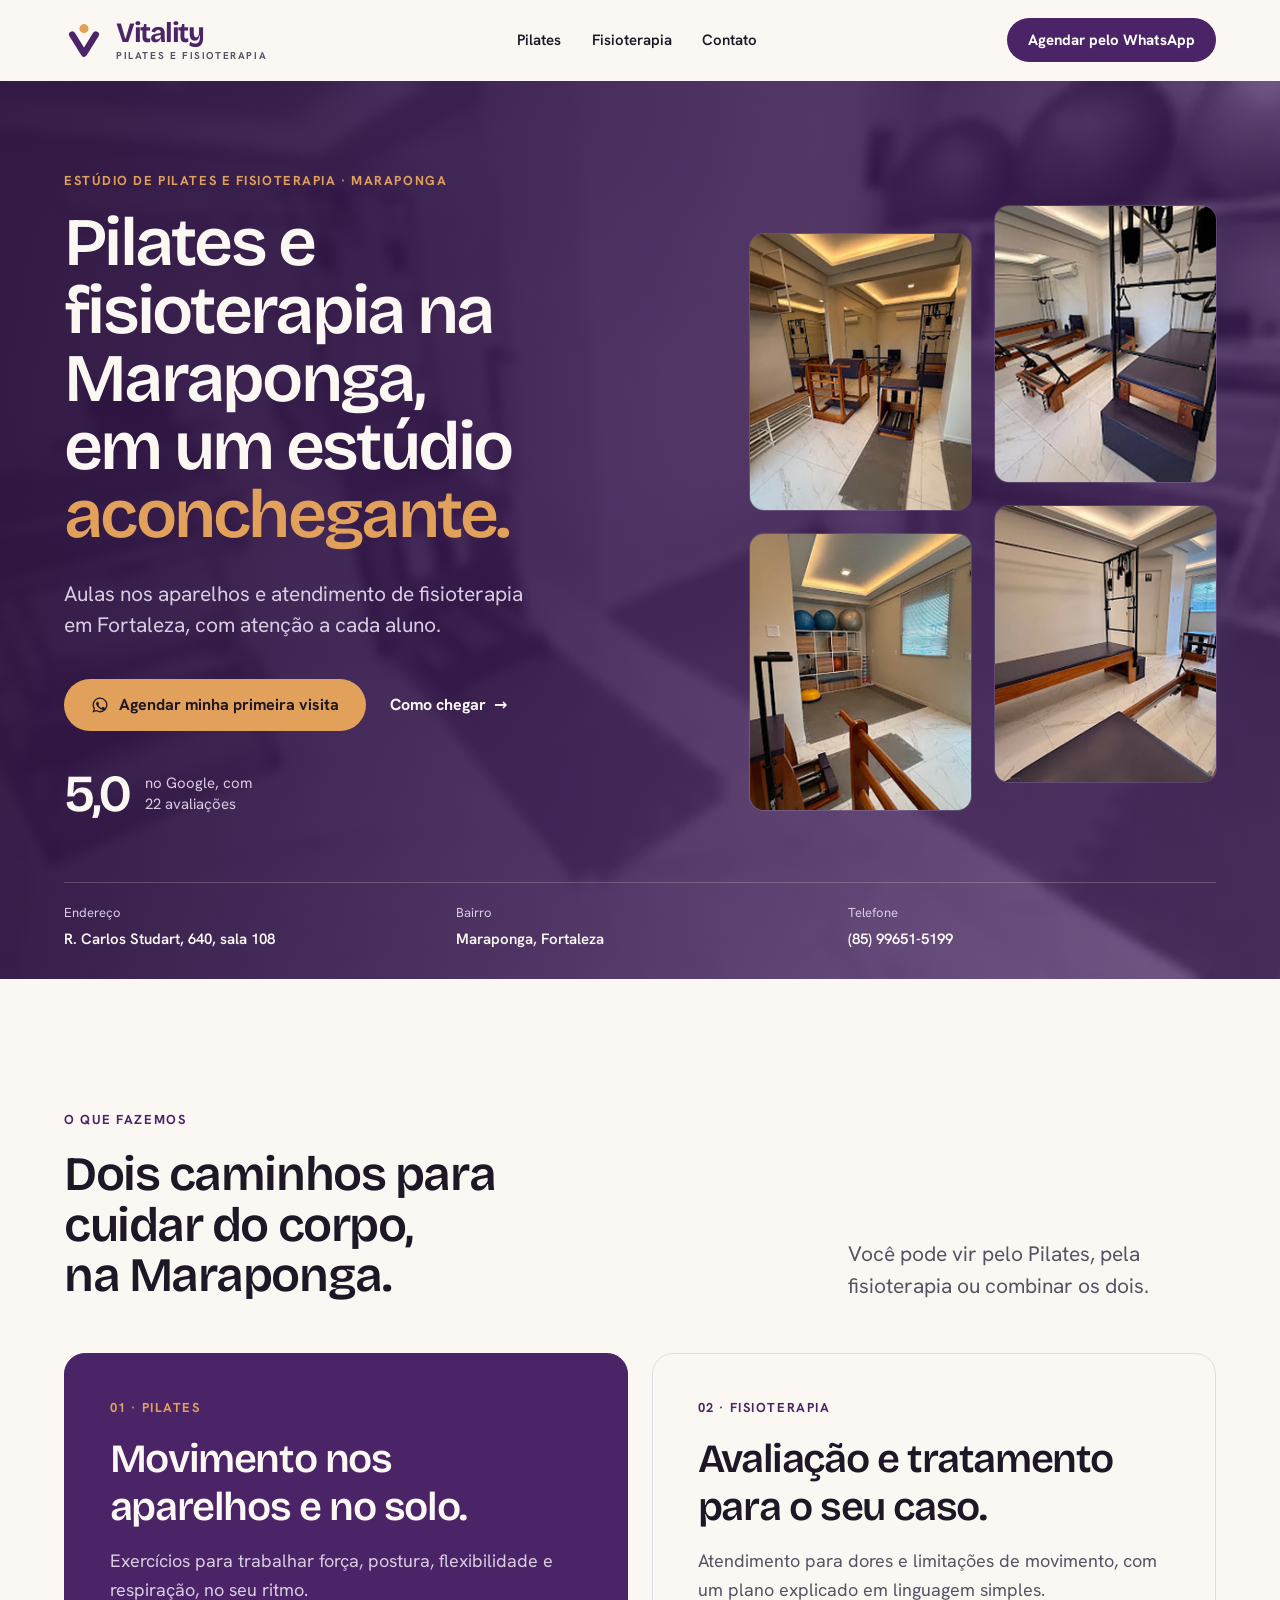
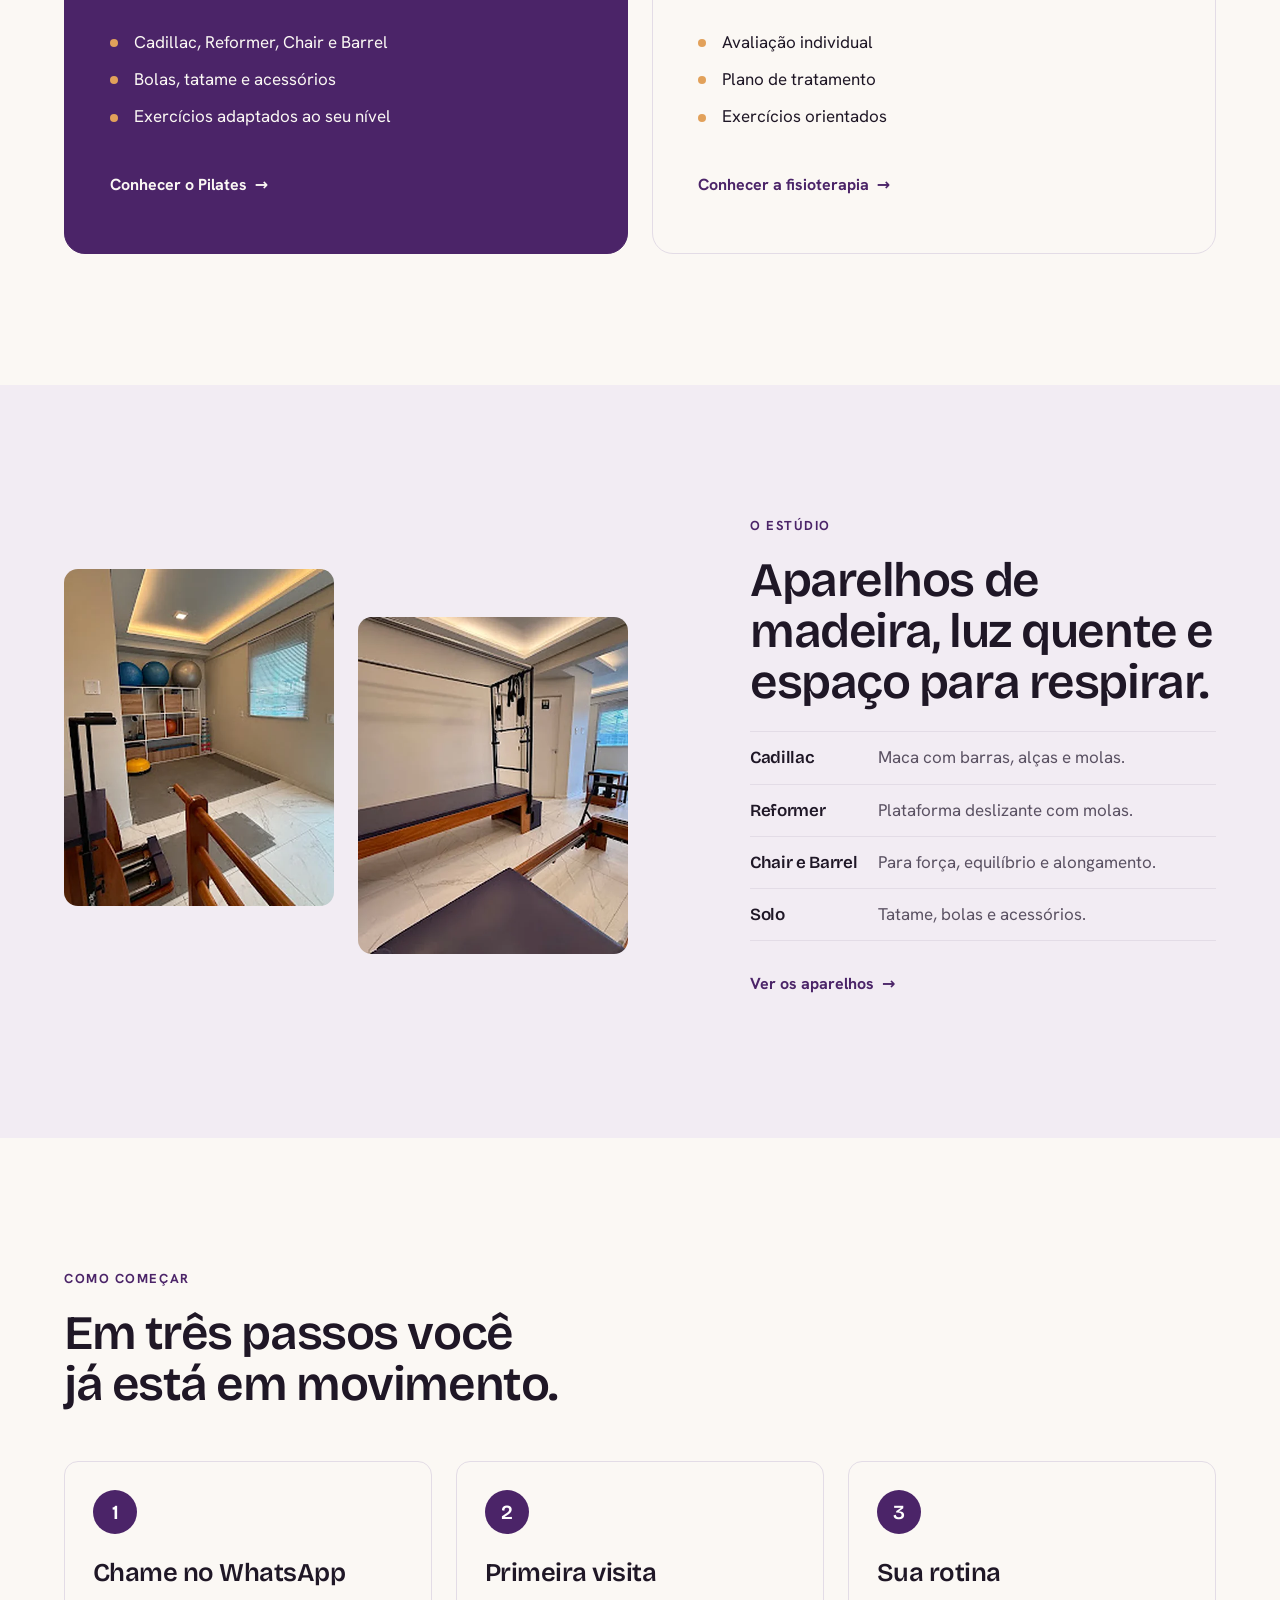
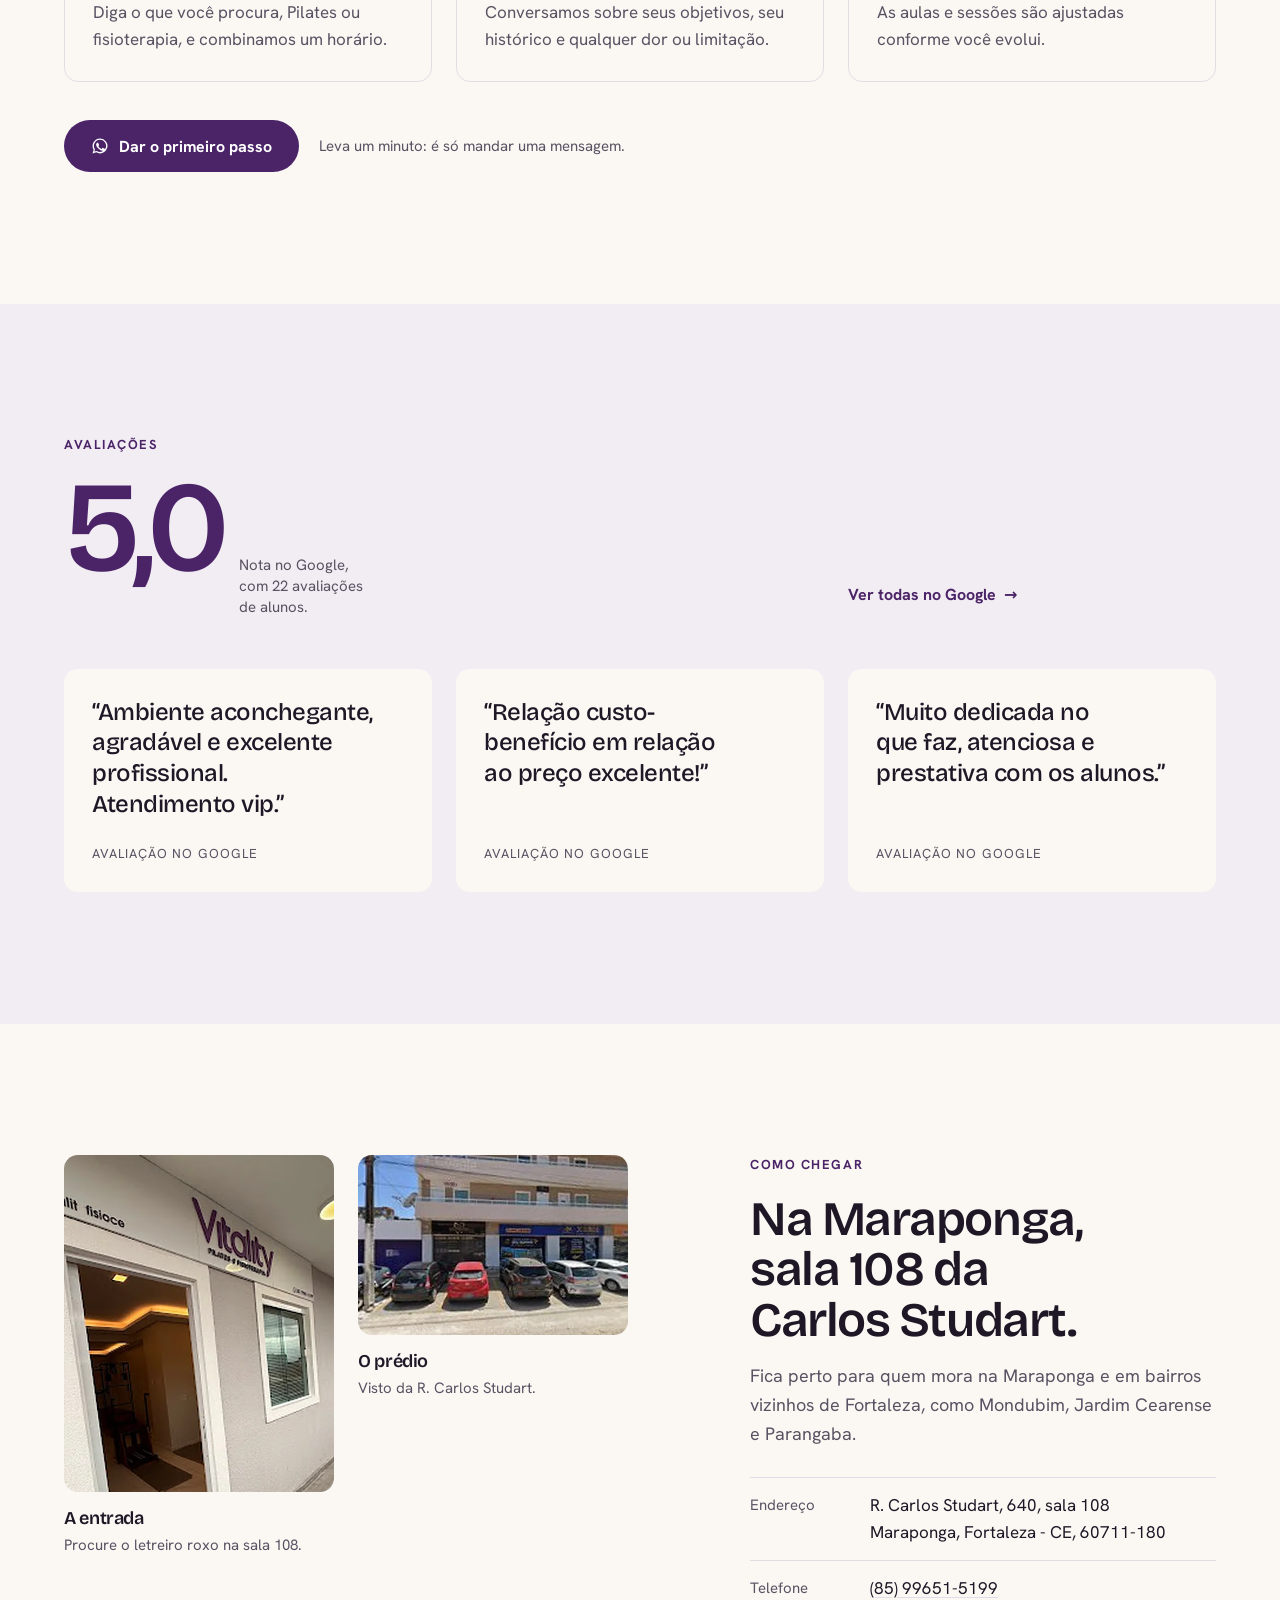
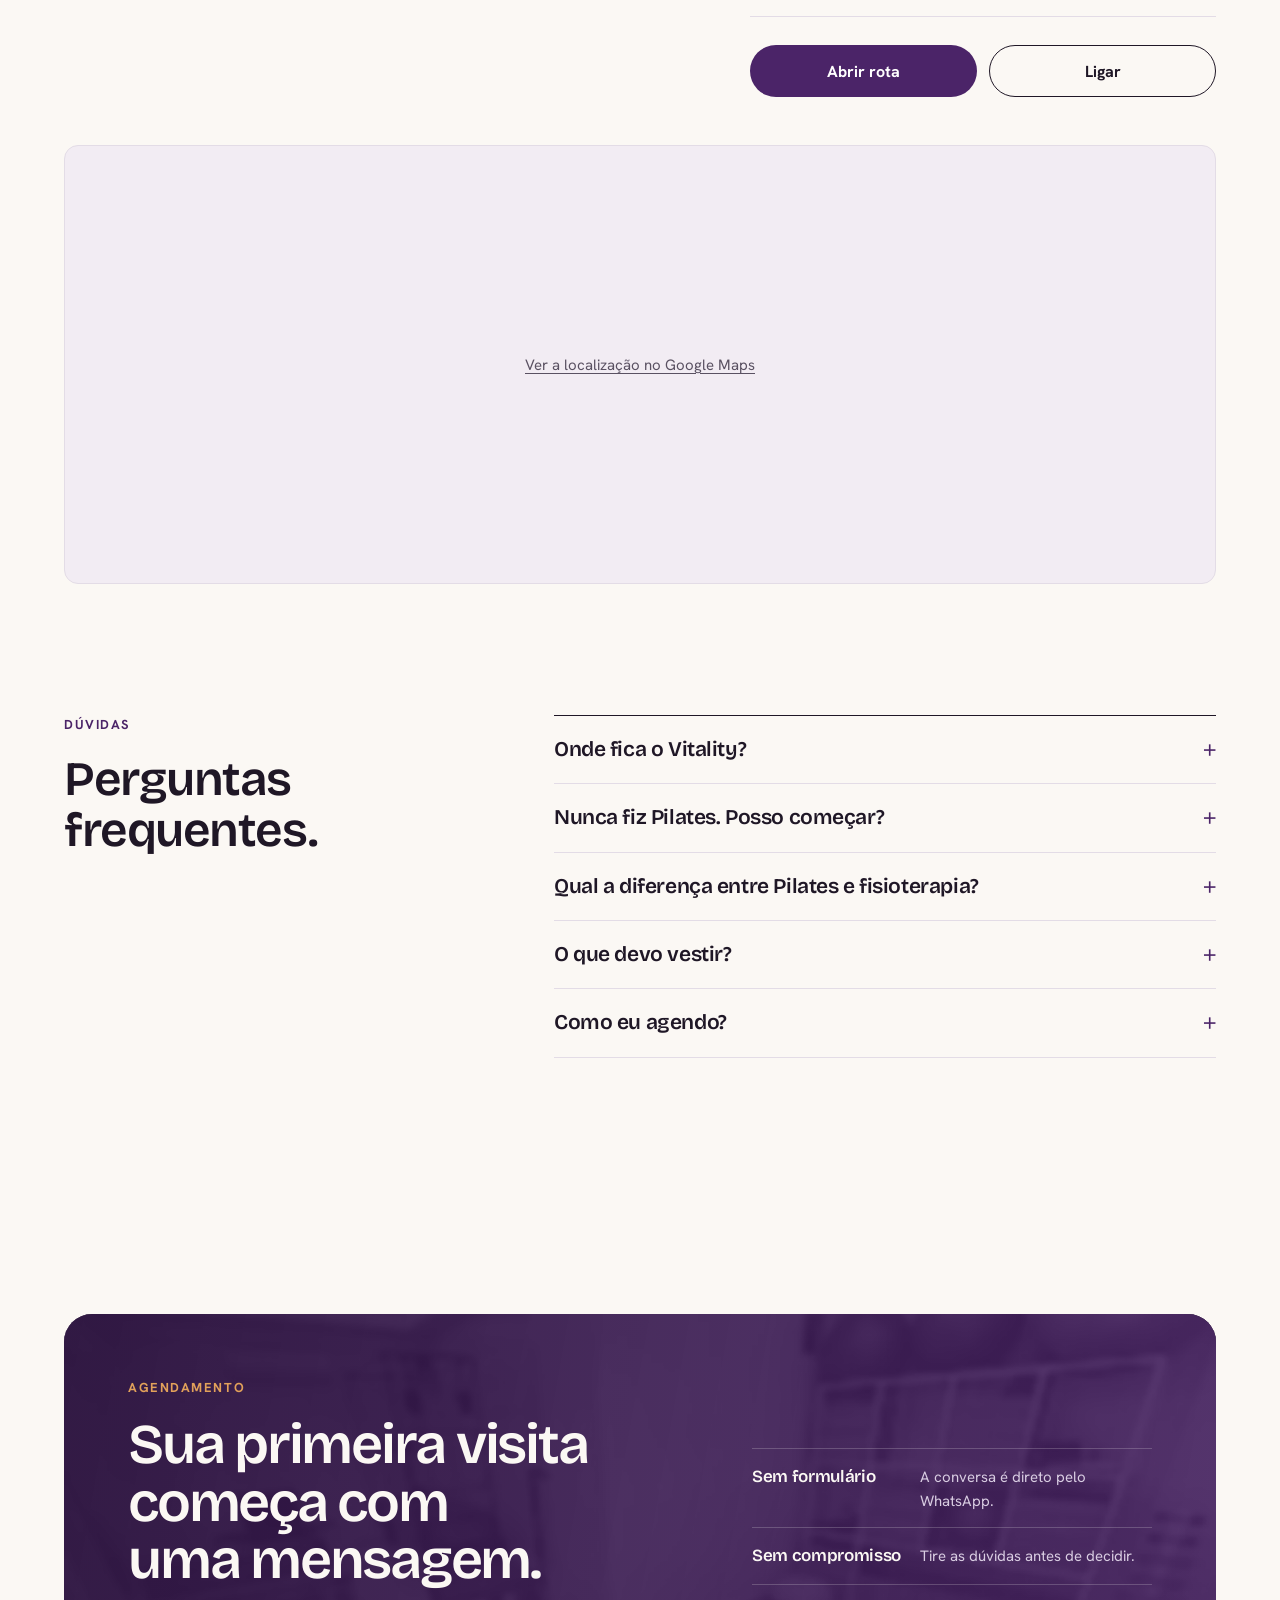
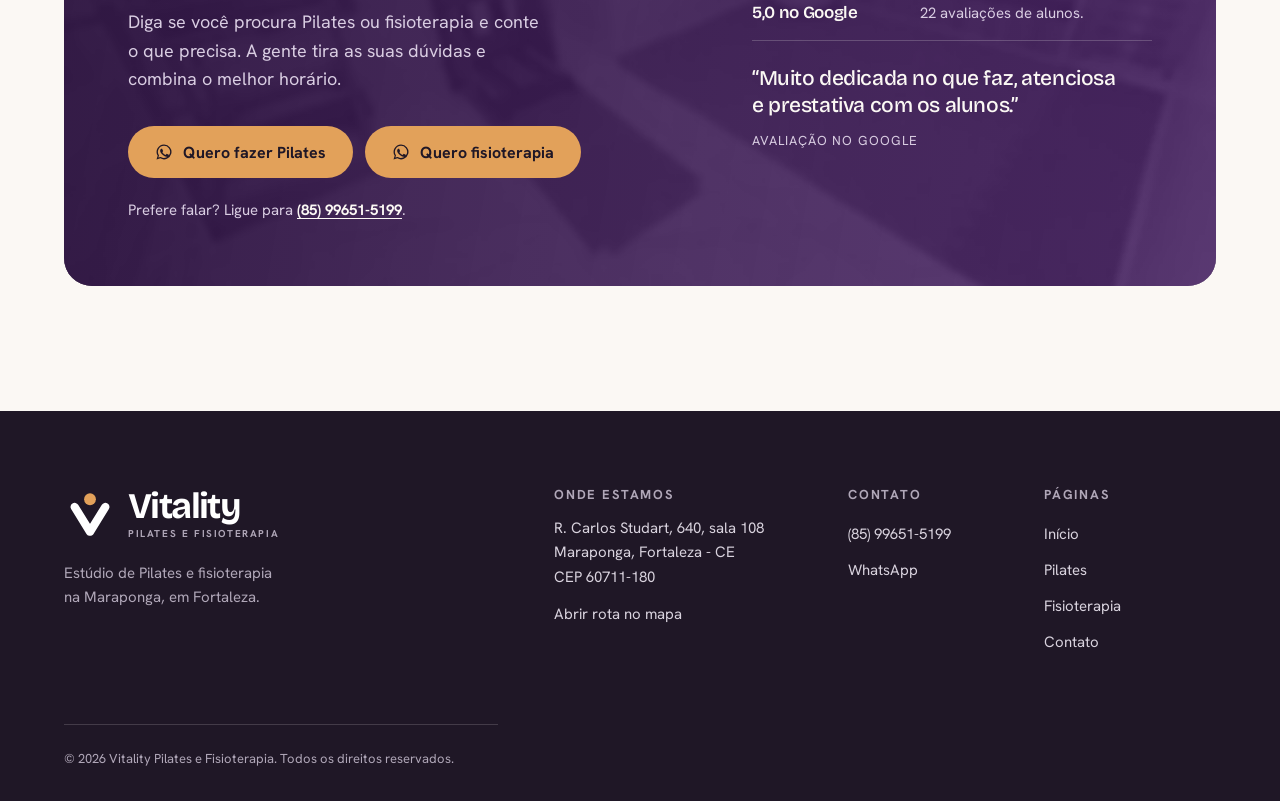
==== commit 388399b6: "Adiciona logotipo: símbolo no cabeçalho, rodapé e ícone da aba Co-Authored-By: Claude Fable 5.2 <nor" ====
--- a/index.html
+++ b/index.html
@@ -162,7 +162,7 @@
 <header class="site-header" data-header>
   <div class="wrap header-in">
     <a class="brand" href="index.html" aria-label="Vitality Pilates e Fisioterapia, página inicial">
-      <span class="brand-mark">Vitality</span><span class="brand-sub">Pilates e Fisioterapia</span>
+      <svg class="brand-logo" viewBox="0 0 44 44" aria-hidden="true" focusable="false"><path d="M9 16 22 37 35 16" fill="none" stroke="currentColor" stroke-width="7" stroke-linecap="round" stroke-linejoin="round"/><circle class="brand-dot" cx="22" cy="9.5" r="5"/></svg><span class="brand-text"><span class="brand-mark">Vitality</span><span class="brand-sub">Pilates e Fisioterapia</span></span>
     </a>
     <nav class="nav" aria-label="Principal"><ul><li><a href="pilates.html">Pilates</a></li><li><a href="fisioterapia.html">Fisioterapia</a></li><li><a href="contato.html">Contato</a></li></ul></nav>
     <a class="btn btn--plum btn--sm header-cta" href="https://wa.me/5585996515199?text=Ol%C3%A1%21%20Vi%20o%20site%20do%20Vitality%20e%20gostaria%20de%20agendar%20um%20hor%C3%A1rio." target="_blank" rel="noopener">Agendar pelo WhatsApp</a>
@@ -356,7 +356,7 @@
 <footer class="site-footer">
   <div class="wrap grid">
     <div class="footer-brand">
-      <span class="brand-mark">Vitality</span>
+      <span class="brand"><svg class="brand-logo" viewBox="0 0 44 44" aria-hidden="true" focusable="false"><path d="M9 16 22 37 35 16" fill="none" stroke="currentColor" stroke-width="7" stroke-linecap="round" stroke-linejoin="round"/><circle class="brand-dot" cx="22" cy="9.5" r="5"/></svg><span class="brand-text"><span class="brand-mark">Vitality</span><span class="brand-sub">Pilates e Fisioterapia</span></span></span>
       <p>Estúdio de Pilates e fisioterapia na Maraponga, em Fortaleza.</p>
     </div>
     <div class="footer-col">
--- a/style.css
+++ b/style.css
@@ -112,7 +112,11 @@
 .site-header.is-stuck { border-bottom-color: var(--line); }
 .header-in { display: flex; align-items: center; justify-content: space-between; gap: 1.5rem; height: var(--header-h); transition: height 0.25s var(--ease); }
 .is-stuck .header-in { height: 4rem; }
-.brand { display: inline-flex; flex-direction: column; justify-content: center; text-decoration: none; min-height: 2.75rem; line-height: 1; }
+.brand { display: inline-flex; align-items: center; gap: 0.75rem; text-decoration: none; min-height: 2.75rem; line-height: 1; }
+.brand-logo { width: 2.5rem; height: 2.5rem; flex: none; color: var(--plum); transition: width 0.25s var(--ease), height 0.25s var(--ease); }
+.brand-dot { fill: var(--wood); }
+.brand-text { display: flex; flex-direction: column; justify-content: center; }
+.is-stuck .brand-logo { width: 2.125rem; height: 2.125rem; }
 .brand-mark { font-family: var(--display); font-weight: 700; font-size: 1.75rem; letter-spacing: -0.045em; color: var(--plum); }
 .brand-sub { margin-top: 0.25rem; font-size: 0.625rem; font-weight: 700; letter-spacing: 0.16em; text-transform: uppercase; color: var(--ink-soft); }
 .nav { display: none; }
@@ -290,7 +294,9 @@
 .site-footer { background: var(--ink); color: #d9d3de; padding-block: clamp(3.5rem, 6vw, 5rem) 2rem; font-size: var(--fs-small); }
 .site-footer a { text-decoration: none; }
 .site-footer a:hover { text-decoration: underline; color: #fff; }
-.footer-brand .brand-mark { color: #fff; font-size: 2.5rem; }
+.footer-brand .brand-mark { color: #fff; font-size: 2.25rem; }
+.footer-brand .brand-logo { color: #fff; width: 3.25rem; height: 3.25rem; }
+.footer-brand .brand-sub { color: #b0a7b8; }
 .footer-brand p { margin-top: 0.875rem; max-width: 28ch; color: #b0a7b8; }
 .footer-col { margin-top: 2.25rem; }
 .footer-col h2 { font-family: var(--sans); font-size: var(--fs-micro); font-weight: 700; letter-spacing: 0.14em; text-transform: uppercase; color: #b0a7b8; margin-bottom: 0.875rem; }
